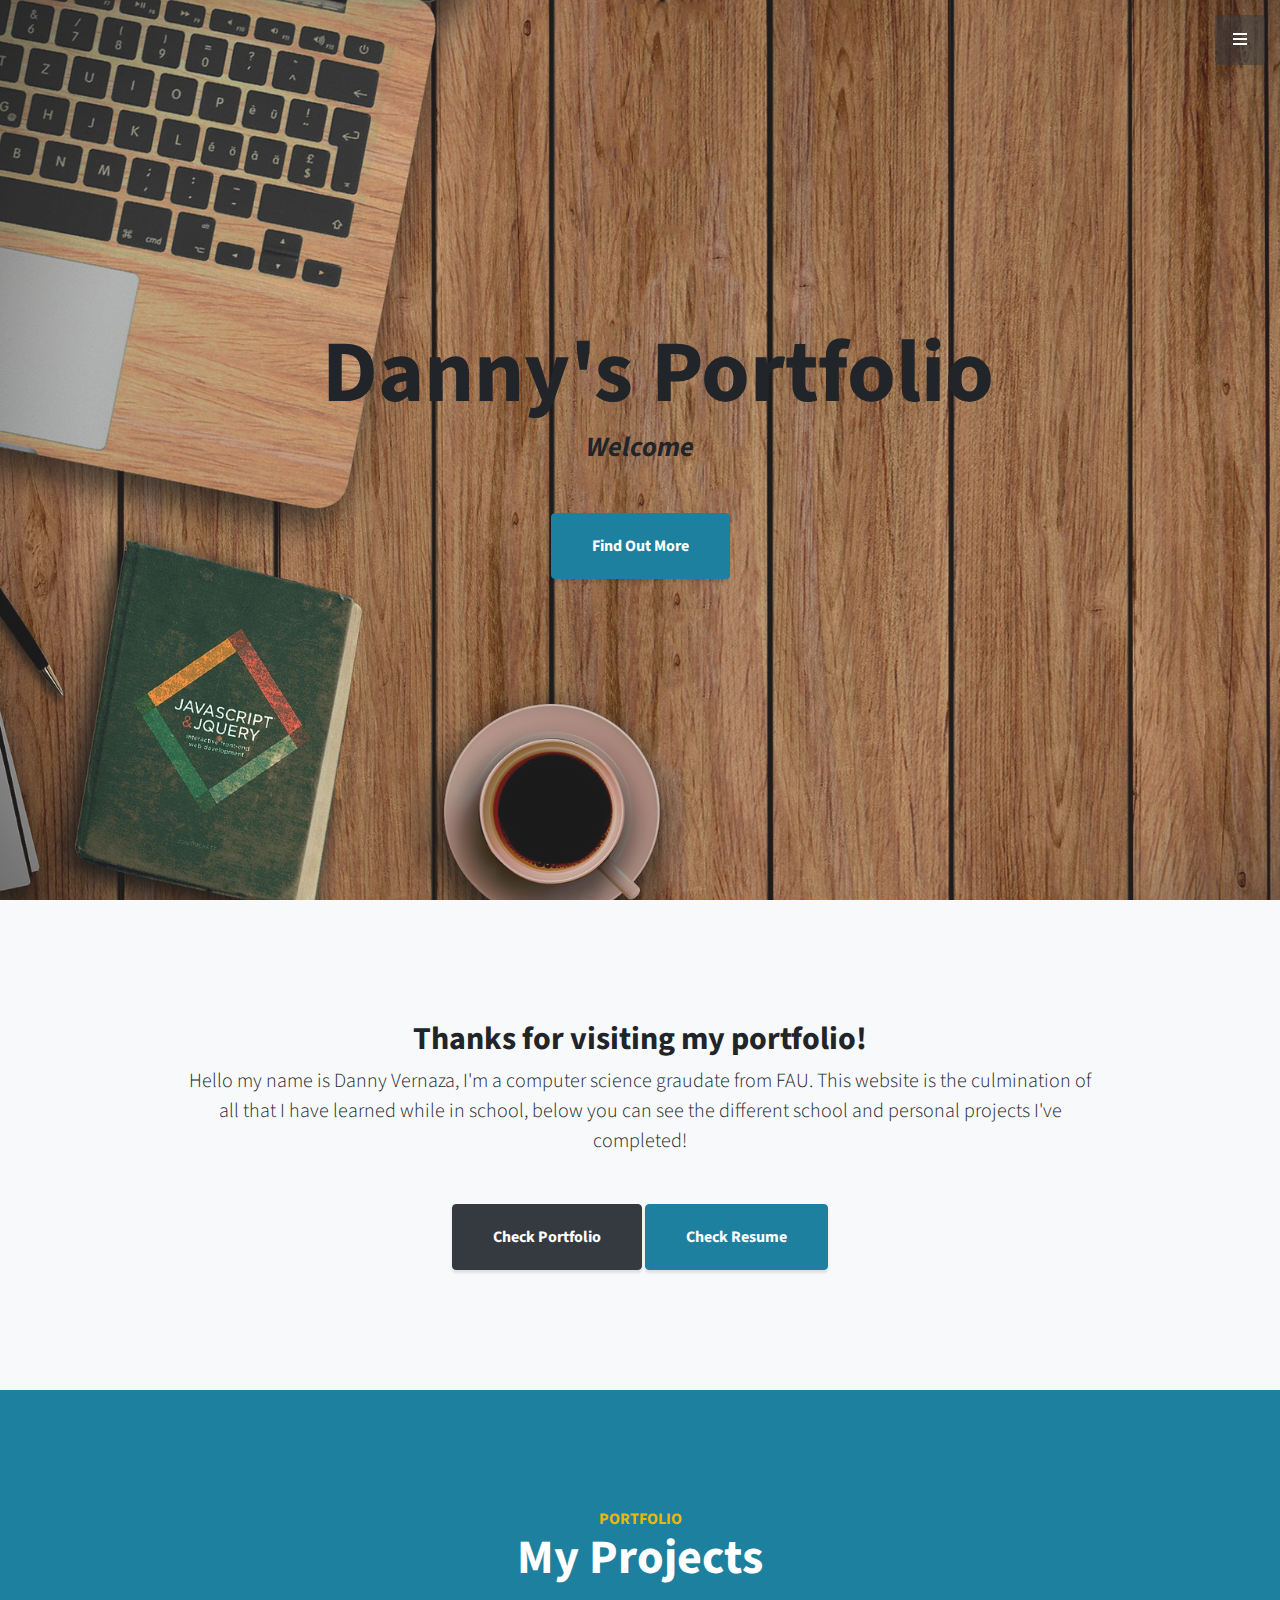
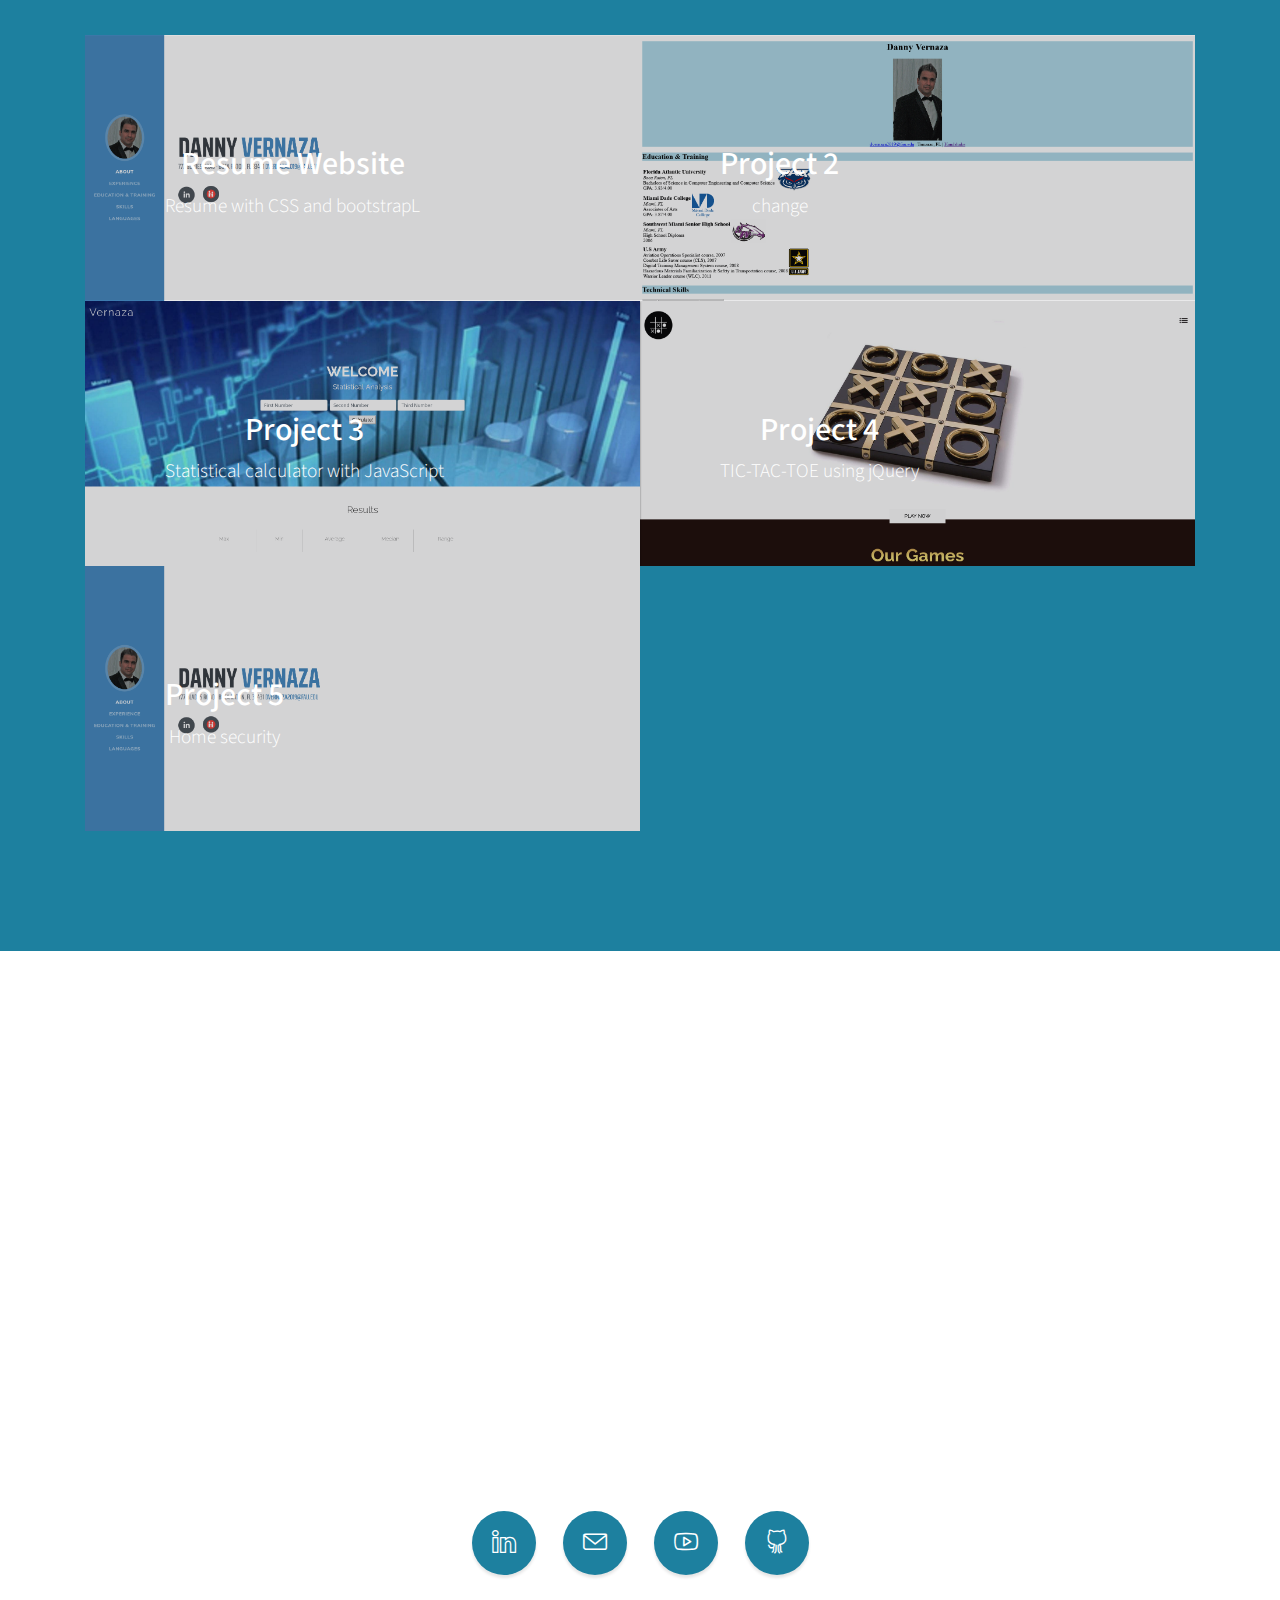
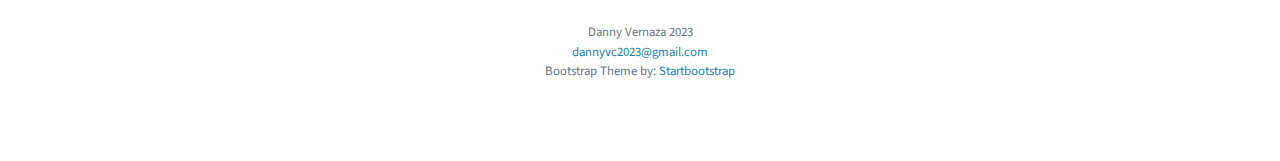
==== index.html @ 04b9cc6d "upload code" ====
<!DOCTYPE html>
<html lang="en">

<head>

  <meta charset="utf-8">
  <meta name="viewport" content="width=device-width, initial-scale=1, shrink-to-fit=no">
  <meta name="description" content="Personal">
  <meta name="author" content="">

  <title>Danny's Portfolio</title>

  <!-- Bootstrap Core CSS -->
  <link href="vendor/bootstrap/css/bootstrap.min.css" rel="stylesheet">

  <!-- Custom Fonts -->
  <link href="vendor/fontawesome-free/css/all.min.css" rel="stylesheet" type="text/css">
  <link href="https://fonts.googleapis.com/css?family=Source+Sans+Pro:300,400,700,300italic,400italic,700italic" rel="stylesheet" type="text/css">
  <link href="vendor/simple-line-icons/css/simple-line-icons.css" rel="stylesheet"> <!--Icon available to use-->

  <!-- Custom CSS -->
  <link href="css/stylish-portfolio.min.css" rel="stylesheet">

</head>

<body id="page-top">

  <!-- Navigation -->
  <a class="menu-toggle rounded" href="#">
    <i class="fas fa-bars"></i>
  </a>
  <nav id="sidebar-wrapper">
    <ul class="sidebar-nav">
      <li class="sidebar-brand">
        <a class="js-scroll-trigger" href="#page-top">Danny Vernaza</a>
      </li>
      <li class="sidebar-nav-item">
        <a class="js-scroll-trigger" href="#page-top">Home</a>
      </li>
      <li class="sidebar-nav-item">
        <a class="js-scroll-trigger" href="#about">About</a>
      </li>      
      <li class="sidebar-nav-item">
        <a class="js-scroll-trigger" href="#portfolio">Portfolio</a>
      </li>
      <li class="sidebar-nav-item">
        <a class="js-scroll-trigger" href="#contact">Contact</a>
      </li>
    </ul>
  </nav>

  <!-- Header -->
  <header class="masthead d-flex">
    <div class="container text-center my-auto">
      <h1 class="mb-1">&nbsp Danny's Portfolio</h1>
      
      <h3 class="mb-5">
        <em>Welcome</em>
      </h3>
      <a class="btn btn-primary btn-xl js-scroll-trigger" href="#about">Find Out More</a>
    </div>
    <div class="overlay"></div>
  </header>

  <!-- About -->
  <section class="content-section bg-light" id="about">
    <div class="container text-center">
      <div class="row">
        <div class="col-lg-10 mx-auto">
          <h2>Thanks for visiting my portfolio!</h2>
          <p class="lead mb-5">Hello my name is Danny Vernaza, I'm a computer science graudate from FAU. This website is the culmination of all that I have learned while in school, below you can see the different school and personal projects I've completed!</p>
          <a class="btn btn-dark btn-xl js-scroll-trigger" href="#portfolio">Check Portfolio</a>
          <a class="btn btn-primary btn-xl" href="Resume.pdf">Check Resume</a>
        </div>
      </div>
    </div>
  </section>  

  

  <!-- Portfolio -->
  <section class="content-section bg-primary text-white text-center" id="portfolio">
    <div class="container">
      <div class="content-section-heading text-center">
        <h3 class="text-secondary mb-0">Portfolio</h3>
        <h2 class="mb-5">My Projects</h2>
      </div>
      <div class="row no-gutters">
        <div class="col-lg-6">
          <a class="portfolio-item" href="./p1/index.html">
            <div class="caption">
              <div class="caption-content">
                <div class="h2">Resume Website</div>
                <p class="mb-0">Resume with CSS and bootstrapL</p>
              </div>
            </div>
            <img class="img-fluid" src="img/portfolio-1.png" alt="">
          </a>
        </div>
        <div class="col-lg-6">
          <a class="portfolio-item" href="./p2/index.html">
            <div class="caption">
              <div class="caption-content">
                <div class="h2">Project 2</div>
                <p class="mb-0">change</p>
              </div>
            </div>
            <img class="img-fluid" src="img/portfolio-2.png" alt="">
          </a>
        </div>
        <div class="col-lg-6">
          <a class="portfolio-item" href="./p3/index.html">
            <div class="caption">
              <div class="caption-content">
                <div class="h2">Project 3</div>
                <p class="mb-0">Statistical calculator with JavaScript</p>
              </div>
            </div>
            <img class="img-fluid" src="img/portfolio-3.png" alt="">
          </a>
        </div>
        <div class="col-lg-6">
          <a class="portfolio-item" href="./p4/index.html">
            <div class="caption">
              <div class="caption-content">
                <div class="h2">Project 4</div>
                <p class="mb-0">TIC-TAC-TOE using jQuery</p>
              </div>
            </div>
            <img class="img-fluid" src="img/portfolio-4.png" alt="">
          </a>
        </div>

        <div class="col-lg-6">
          <a class="portfolio-item" href="./p1/index.html">
            <div class="caption">
              <div class="caption-content">
                <div class="h2">Project 5</div>
                <p class="mb-0">Home security</p>
              </div>
            </div>
            <img class="img-fluid" src="img/portfolio-1.png" alt="">
          </a>
        </div>

      </div>
    </div>
  </section>  

  <!-- Map -->
  <div id="contact" class="map">
    <iframe src="https://www.google.com/maps/embed?pb=!1m14!1m8!1m3!1d14154.213190973092!2d-80.10116261050916!3d26.374907953626373!3m2!1i1024!2i768!4f13.1!3m3!1m2!1s0x0%3A0x52043ea122f5fb6a!2sFlorida%20Atlantic%20University!5e0!3m2!1sen!2sus!4v1618255295703!5m2!1sen!2sus" width="600" height="450" style="border:0;" allowfullscreen="" ></iframe>
  </div>

  <!-- Footer -->
  <footer class="footer text-center">
    <div class="container">
      <ul class="list-inline mb-5">
        <li class="list-inline-item">
          <a class="social-link rounded-circle text-white mr-3" href="https://www.linkedin.com/in/danny-vernaza/">
            <i class="icon-social-linkedin"></i>
          </a>
        </li>
        <li class="list-inline-item">
          <a class="social-link rounded-circle text-white mr-3" href="mailto:dannyvc2023@gmail.com">
            <i class="icon-envelope"></i>
          </a>
        </li>

        <li class="list-inline-item">
          <a class="social-link rounded-circle text-white mr-3" href="https://www.youtube.com">
            <i class="icon-social-youtube"></i>
          </a>
        </li>


        <li class="list-inline-item">
          <a class="social-link rounded-circle text-white" href="https://github.com/">
            <i class="icon-social-github"></i>            
          </a>
        </li>

        

      </ul>
      <p class="text-muted small mb-0">Danny Vernaza 2023 
        <br><a href="mailto:dannyvc2023@gmail.com">dannyvc2023@gmail.com</a> 
        <br>Bootstrap Theme by: <a href="https://startbootstrap.com/theme/stylish-portfolio">Startbootstrap</a></p>
    </div>
  </footer>

  <!-- Scroll to Top Button-->
  <a class="scroll-to-top rounded js-scroll-trigger" href="#page-top">
    <i class="fas fa-angle-up"></i>
  </a>

  <!-- Bootstrap core JavaScript -->
  <script src="vendor/jquery/jquery.min.js"></script>
  <script src="vendor/bootstrap/js/bootstrap.bundle.min.js"></script>

  <!-- Plugin JavaScript -->
  <script src="vendor/jquery-easing/jquery.easing.min.js"></script>

  <!-- Custom scripts for this template -->
  <script src="js/stylish-portfolio.min.js"></script>

</body>

</html>
---- vendor/simple-line-icons/css/simple-line-icons.css ----
/*
* Font Face
*/
@font-face {
  font-family: 'simple-line-icons';
  src: url('../fonts/Simple-Line-Icons.eot?v=2.4.0');
  src: url('../fonts/Simple-Line-Icons.eot?v=2.4.0#iefix') format('embedded-opentype'), url('../fonts/Simple-Line-Icons.woff2?v=2.4.0') format('woff2'), url('../fonts/Simple-Line-Icons.ttf?v=2.4.0') format('truetype'), url('../fonts/Simple-Line-Icons.woff?v=2.4.0') format('woff'), url('../fonts/Simple-Line-Icons.svg?v=2.4.0#simple-line-icons') format('svg');
  font-weight: normal;
  font-style: normal;
}
/*
 Use the following code if you want to have a class per icon.
 Instead of a list of all class selectors, you can use the generic [class*="icon-"] selector,
 but it's slower.
*/
.icon-user,
.icon-people,
.icon-user-female,
.icon-user-follow,
.icon-user-following,
.icon-user-unfollow,
.icon-login,
.icon-logout,
.icon-emotsmile,
.icon-phone,
.icon-call-end,
.icon-call-in,
.icon-call-out,
.icon-map,
.icon-location-pin,
.icon-direction,
.icon-directions,
.icon-compass,
.icon-layers,
.icon-menu,
.icon-list,
.icon-options-vertical,
.icon-options,
.icon-arrow-down,
.icon-arrow-left,
.icon-arrow-right,
.icon-arrow-up,
.icon-arrow-up-circle,
.icon-arrow-left-circle,
.icon-arrow-right-circle,
.icon-arrow-down-circle,
.icon-check,
.icon-clock,
.icon-plus,
.icon-minus,
.icon-close,
.icon-event,
.icon-exclamation,
.icon-organization,
.icon-trophy,
.icon-screen-smartphone,
.icon-screen-desktop,
.icon-plane,
.icon-notebook,
.icon-mustache,
.icon-mouse,
.icon-magnet,
.icon-energy,
.icon-disc,
.icon-cursor,
.icon-cursor-move,
.icon-crop,
.icon-chemistry,
.icon-speedometer,
.icon-shield,
.icon-screen-tablet,
.icon-magic-wand,
.icon-hourglass,
.icon-graduation,
.icon-ghost,
.icon-game-controller,
.icon-fire,
.icon-eyeglass,
.icon-envelope-open,
.icon-envelope-letter,
.icon-bell,
.icon-badge,
.icon-anchor,
.icon-wallet,
.icon-vector,
.icon-speech,
.icon-puzzle,
.icon-printer,
.icon-present,
.icon-playlist,
.icon-pin,
.icon-picture,
.icon-handbag,
.icon-globe-alt,
.icon-globe,
.icon-folder-alt,
.icon-folder,
.icon-film,
.icon-feed,
.icon-drop,
.icon-drawer,
.icon-docs,
.icon-doc,
.icon-diamond,
.icon-cup,
.icon-calculator,
.icon-bubbles,
.icon-briefcase,
.icon-book-open,
.icon-basket-loaded,
.icon-basket,
.icon-bag,
.icon-action-undo,
.icon-action-redo,
.icon-wrench,
.icon-umbrella,
.icon-trash,
.icon-tag,
.icon-support,
.icon-frame,
.icon-size-fullscreen,
.icon-size-actual,
.icon-shuffle,
.icon-share-alt,
.icon-share,
.icon-rocket,
.icon-question,
.icon-pie-chart,
.icon-pencil,
.icon-note,
.icon-loop,
.icon-home,
.icon-grid,
.icon-graph,
.icon-microphone,
.icon-music-tone-alt,
.icon-music-tone,
.icon-earphones-alt,
.icon-earphones,
.icon-equalizer,
.icon-like,
.icon-dislike,
.icon-control-start,
.icon-control-rewind,
.icon-control-play,
.icon-control-pause,
.icon-control-forward,
.icon-control-end,
.icon-volume-1,
.icon-volume-2,
.icon-volume-off,
.icon-calendar,
.icon-bulb,
.icon-chart,
.icon-ban,
.icon-bubble,
.icon-camrecorder,
.icon-camera,
.icon-cloud-download,
.icon-cloud-upload,
.icon-envelope,
.icon-eye,
.icon-flag,
.icon-heart,
.icon-info,
.icon-key,
.icon-link,
.icon-lock,
.icon-lock-open,
.icon-magnifier,
.icon-magnifier-add,
.icon-magnifier-remove,
.icon-paper-clip,
.icon-paper-plane,
.icon-power,
.icon-refresh,
.icon-reload,
.icon-settings,
.icon-star,
.icon-symbol-female,
.icon-symbol-male,
.icon-target,
.icon-credit-card,
.icon-paypal,
.icon-social-tumblr,
.icon-social-twitter,
.icon-social-facebook,
.icon-social-instagram,
.icon-social-linkedin,
.icon-social-pinterest,
.icon-social-github,
.icon-social-google,
.icon-social-reddit,
.icon-social-skype,
.icon-social-dribbble,
.icon-social-behance,
.icon-social-foursqare,
.icon-social-soundcloud,
.icon-social-spotify,
.icon-social-stumbleupon,
.icon-social-youtube,
.icon-social-dropbox,
.icon-social-vkontakte,
.icon-social-steam {
  font-family: 'simple-line-icons';
  speak: none;
  font-style: normal;
  font-weight: normal;
  font-variant: normal;
  text-transform: none;
  line-height: 1;
  /* Better Font Rendering =========== */
  -webkit-font-smoothing: antialiased;
  -moz-osx-font-smoothing: grayscale;
}
.icon-user:before {
  content: "\e005";
}
.icon-people:before {
  content: "\e001";
}
.icon-user-female:before {
  content: "\e000";
}
.icon-user-follow:before {
  content: "\e002";
}
.icon-user-following:before {
  content: "\e003";
}
.icon-user-unfollow:before {
  content: "\e004";
}
.icon-login:before {
  content: "\e066";
}
.icon-logout:before {
  content: "\e065";
}
.icon-emotsmile:before {
  content: "\e021";
}
.icon-phone:before {
  content: "\e600";
}
.icon-call-end:before {
  content: "\e048";
}
.icon-call-in:before {
  content: "\e047";
}
.icon-call-out:before {
  content: "\e046";
}
.icon-map:before {
  content: "\e033";
}
.icon-location-pin:before {
  content: "\e096";
}
.icon-direction:before {
  content: "\e042";
}
.icon-directions:before {
  content: "\e041";
}
.icon-compass:before {
  content: "\e045";
}
.icon-layers:before {
  content: "\e034";
}
.icon-menu:before {
  content: "\e601";
}
.icon-list:before {
  content: "\e067";
}
.icon-options-vertical:before {
  content: "\e602";
}
.icon-options:before {
  content: "\e603";
}
.icon-arrow-down:before {
  content: "\e604";
}
.icon-arrow-left:before {
  content: "\e605";
}
.icon-arrow-right:before {
  content: "\e606";
}
.icon-arrow-up:before {
  content: "\e607";
}
.icon-arrow-up-circle:before {
  content: "\e078";
}
.icon-arrow-left-circle:before {
  content: "\e07a";
}
.icon-arrow-right-circle:before {
  content: "\e079";
}
.icon-arrow-down-circle:before {
  content: "\e07b";
}
.icon-check:before {
  content: "\e080";
}
.icon-clock:before {
  content: "\e081";
}
.icon-plus:before {
  content: "\e095";
}
.icon-minus:before {
  content: "\e615";
}
.icon-close:before {
  content: "\e082";
}
.icon-event:before {
  content: "\e619";
}
.icon-exclamation:before {
  content: "\e617";
}
.icon-organization:before {
  content: "\e616";
}
.icon-trophy:before {
  content: "\e006";
}
.icon-screen-smartphone:before {
  content: "\e010";
}
.icon-screen-desktop:before {
  content: "\e011";
}
.icon-plane:before {
  content: "\e012";
}
.icon-notebook:before {
  content: "\e013";
}
.icon-mustache:before {
  content: "\e014";
}
.icon-mouse:before {
  content: "\e015";
}
.icon-magnet:before {
  content: "\e016";
}
.icon-energy:before {
  content: "\e020";
}
.icon-disc:before {
  content: "\e022";
}
.icon-cursor:before {
  content: "\e06e";
}
.icon-cursor-move:before {
  content: "\e023";
}
.icon-crop:before {
  content: "\e024";
}
.icon-chemistry:before {
  content: "\e026";
}
.icon-speedometer:before {
  content: "\e007";
}
.icon-shield:before {
  content: "\e00e";
}
.icon-screen-tablet:before {
  content: "\e00f";
}
.icon-magic-wand:before {
  content: "\e017";
}
.icon-hourglass:before {
  content: "\e018";
}
.icon-graduation:before {
  content: "\e019";
}
.icon-ghost:before {
  content: "\e01a";
}
.icon-game-controller:before {
  content: "\e01b";
}
.icon-fire:before {
  content: "\e01c";
}
.icon-eyeglass:before {
  content: "\e01d";
}
.icon-envelope-open:before {
  content: "\e01e";
}
.icon-envelope-letter:before {
  content: "\e01f";
}
.icon-bell:before {
  content: "\e027";
}
.icon-badge:before {
  content: "\e028";
}
.icon-anchor:before {
  content: "\e029";
}
.icon-wallet:before {
  content: "\e02a";
}
.icon-vector:before {
  content: "\e02b";
}
.icon-speech:before {
  content: "\e02c";
}
.icon-puzzle:before {
  content: "\e02d";
}
.icon-printer:before {
  content: "\e02e";
}
.icon-present:before {
  content: "\e02f";
}
.icon-playlist:before {
  content: "\e030";
}
.icon-pin:before {
  content: "\e031";
}
.icon-picture:before {
  content: "\e032";
}
.icon-handbag:before {
  content: "\e035";
}
.icon-globe-alt:before {
  content: "\e036";
}
.icon-globe:before {
  content: "\e037";
}
.icon-folder-alt:before {
  content: "\e039";
}
.icon-folder:before {
  content: "\e089";
}
.icon-film:before {
  content: "\e03a";
}
.icon-feed:before {
  content: "\e03b";
}
.icon-drop:before {
  content: "\e03e";
}
.icon-drawer:before {
  content: "\e03f";
}
.icon-docs:before {
  content: "\e040";
}
.icon-doc:before {
  content: "\e085";
}
.icon-diamond:before {
  content: "\e043";
}
.icon-cup:before {
  content: "\e044";
}
.icon-calculator:before {
  content: "\e049";
}
.icon-bubbles:before {
  content: "\e04a";
}
.icon-briefcase:before {
  content: "\e04b";
}
.icon-book-open:before {
  content: "\e04c";
}
.icon-basket-loaded:before {
  content: "\e04d";
}
.icon-basket:before {
  content: "\e04e";
}
.icon-bag:before {
  content: "\e04f";
}
.icon-action-undo:before {
  content: "\e050";
}
.icon-action-redo:before {
  content: "\e051";
}
.icon-wrench:before {
  content: "\e052";
}
.icon-umbrella:before {
  content: "\e053";
}
.icon-trash:before {
  content: "\e054";
}
.icon-tag:before {
  content: "\e055";
}
.icon-support:before {
  content: "\e056";
}
.icon-frame:before {
  content: "\e038";
}
.icon-size-fullscreen:before {
  content: "\e057";
}
.icon-size-actual:before {
  content: "\e058";
}
.icon-shuffle:before {
  content: "\e059";
}
.icon-share-alt:before {
  content: "\e05a";
}
.icon-share:before {
  content: "\e05b";
}
.icon-rocket:before {
  content: "\e05c";
}
.icon-question:before {
  content: "\e05d";
}
.icon-pie-chart:before {
  content: "\e05e";
}
.icon-pencil:before {
  content: "\e05f";
}
.icon-note:before {
  content: "\e060";
}
.icon-loop:before {
  content: "\e064";
}
.icon-home:before {
  content: "\e069";
}
.icon-grid:before {
  content: "\e06a";
}
.icon-graph:before {
  content: "\e06b";
}
.icon-microphone:before {
  content: "\e063";
}
.icon-music-tone-alt:before {
  content: "\e061";
}
.icon-music-tone:before {
  content: "\e062";
}
.icon-earphones-alt:before {
  content: "\e03c";
}
.icon-earphones:before {
  content: "\e03d";
}
.icon-equalizer:before {
  content: "\e06c";
}
.icon-like:before {
  content: "\e068";
}
.icon-dislike:before {
  content: "\e06d";
}
.icon-control-start:before {
  content: "\e06f";
}
.icon-control-rewind:before {
  content: "\e070";
}
.icon-control-play:before {
  content: "\e071";
}
.icon-control-pause:before {
  content: "\e072";
}
.icon-control-forward:before {
  content: "\e073";
}
.icon-control-end:before {
  content: "\e074";
}
.icon-volume-1:before {
  content: "\e09f";
}
.icon-volume-2:before {
  content: "\e0a0";
}
.icon-volume-off:before {
  content: "\e0a1";
}
.icon-calendar:before {
  content: "\e075";
}
.icon-bulb:before {
  content: "\e076";
}
.icon-chart:before {
  content: "\e077";
}
.icon-ban:before {
  content: "\e07c";
}
.icon-bubble:before {
  content: "\e07d";
}
.icon-camrecorder:before {
  content: "\e07e";
}
.icon-camera:before {
  content: "\e07f";
}
.icon-cloud-download:before {
  content: "\e083";
}
.icon-cloud-upload:before {
  content: "\e084";
}
.icon-envelope:before {
  content: "\e086";
}
.icon-eye:before {
  content: "\e087";
}
.icon-flag:before {
  content: "\e088";
}
.icon-heart:before {
  content: "\e08a";
}
.icon-info:before {
  content: "\e08b";
}
.icon-key:before {
  content: "\e08c";
}
.icon-link:before {
  content: "\e08d";
}
.icon-lock:before {
  content: "\e08e";
}
.icon-lock-open:before {
  content: "\e08f";
}
.icon-magnifier:before {
  content: "\e090";
}
.icon-magnifier-add:before {
  content: "\e091";
}
.icon-magnifier-remove:before {
  content: "\e092";
}
.icon-paper-clip:before {
  content: "\e093";
}
.icon-paper-plane:before {
  content: "\e094";
}
.icon-power:before {
  content: "\e097";
}
.icon-refresh:before {
  content: "\e098";
}
.icon-reload:before {
  content: "\e099";
}
.icon-settings:before {
  content: "\e09a";
}
.icon-star:before {
  content: "\e09b";
}
.icon-symbol-female:before {
  content: "\e09c";
}
.icon-symbol-male:before {
  content: "\e09d";
}
.icon-target:before {
  content: "\e09e";
}
.icon-credit-card:before {
  content: "\e025";
}
.icon-paypal:before {
  content: "\e608";
}
.icon-social-tumblr:before {
  content: "\e00a";
}
.icon-social-twitter:before {
  content: "\e009";
}
.icon-social-facebook:before {
  content: "\e00b";
}
.icon-social-instagram:before {
  content: "\e609";
}
.icon-social-linkedin:before {
  content: "\e60a";
}
.icon-social-pinterest:before {
  content: "\e60b";
}
.icon-social-github:before {
  content: "\e60c";
}
.icon-social-google:before {
  content: "\e60d";
}
.icon-social-reddit:before {
  content: "\e60e";
}
.icon-social-skype:before {
  content: "\e60f";
}
.icon-social-dribbble:before {
  content: "\e00d";
}
.icon-social-behance:before {
  content: "\e610";
}
.icon-social-foursqare:before {
  content: "\e611";
}
.icon-social-soundcloud:before {
  content: "\e612";
}
.icon-social-spotify:before {
  content: "\e613";
}
.icon-social-stumbleupon:before {
  content: "\e614";
}
.icon-social-youtube:before {
  content: "\e008";
}
.icon-social-dropbox:before {
  content: "\e00c";
}
.icon-social-vkontakte:before {
  content: "\e618";
}
.icon-social-steam:before {
  content: "\e620";
}
---- css/stylish-portfolio.min.css ----
/*!
 * Start Bootstrap - Stylish Portfolio v5.0.9 (https://startbootstrap.com/theme/stylish-portfolio)
 * Copyright 2013-2020 Start Bootstrap
 * Licensed under MIT (https://github.com/StartBootstrap/startbootstrap-stylish-portfolio/blob/master/LICENSE)
 */body,html{width:100%;height:100%}body{font-family:'Source Sans Pro'}.btn-xl{padding:1.25rem 2.5rem}.content-section{padding-top:7.5rem;padding-bottom:7.5rem}.content-section-heading h2{font-size:3rem}.content-section-heading h3{font-size:1rem;text-transform:uppercase}h1,h2,h3,h4,h5,h6{font-weight:700}.text-faded{color:rgba(255,255,255,.7)}.map{height:30rem}@media (max-width:992px){.map{height:75%}}.map iframe{pointer-events:none}.scroll-to-top{position:fixed;right:15px;bottom:15px;display:none;width:50px;height:50px;text-align:center;color:#fff;background:rgba(52,58,64,.5);line-height:45px}.scroll-to-top:focus,.scroll-to-top:hover{color:#fff}.scroll-to-top:hover{background:#343a40}.scroll-to-top i{font-weight:800}.masthead{min-height:30rem;position:relative;display:table;width:100%;height:auto;padding-top:8rem;padding-bottom:8rem;background:linear-gradient(90deg,rgba(255,255,255,.1) 0,rgba(255,255,255,.1) 100%),url(../img/bg-masthead.jpg);background-position:center center;background-repeat:no-repeat;background-size:cover}.masthead h1{font-size:4rem;margin:0;padding:0}@media (min-width:992px){.masthead{height:100vh}.masthead h1{font-size:5.5rem}}#sidebar-wrapper{position:fixed;z-index:2;right:0;width:250px;height:100%;transition:all .4s ease 0s;transform:translateX(250px);background:#1d809f;border-left:1px solid rgba(255,255,255,.1)}.sidebar-nav{position:absolute;top:0;width:250px;margin:0;padding:0;list-style:none}.sidebar-nav li.sidebar-nav-item a{display:block;text-decoration:none;color:#fff;padding:15px}.sidebar-nav li a:hover{text-decoration:none;color:#fff;background:rgba(255,255,255,.2)}.sidebar-nav li a:active,.sidebar-nav li a:focus{text-decoration:none}.sidebar-nav>.sidebar-brand{font-size:1.2rem;background:rgba(52,58,64,.1);height:80px;line-height:50px;padding-top:15px;padding-bottom:15px;padding-left:15px}.sidebar-nav>.sidebar-brand a{color:#fff}.sidebar-nav>.sidebar-brand a:hover{color:#fff;background:0 0}#sidebar-wrapper.active{right:250px;width:250px;transition:all .4s ease 0s}.menu-toggle{position:fixed;right:15px;top:15px;width:50px;height:50px;text-align:center;color:#fff;background:rgba(52,58,64,.5);line-height:50px;z-index:999}.menu-toggle:focus,.menu-toggle:hover{color:#fff}.menu-toggle:hover{background:#343a40}.service-icon{background-color:#fff;color:#1d809f;height:7rem;width:7rem;display:block;line-height:7.5rem;font-size:2.25rem;box-shadow:0 3px 3px 0 rgba(0,0,0,.1)}.callout{padding:15rem 0;background:linear-gradient(90deg,rgba(255,255,255,.1) 0,rgba(255,255,255,.1) 100%),url(../img/bg-callout.jpg);background-position:center center;background-repeat:no-repeat;background-size:cover}.callout h2{font-size:3.5rem;font-weight:700;display:block;max-width:30rem}.portfolio-item{display:block;position:relative;overflow:hidden;max-width:530px;margin:auto auto 1rem}.portfolio-item .caption{display:flex;height:100%;width:100%;background-color:rgba(33,37,41,.2);position:absolute;top:0;bottom:0;z-index:1}.portfolio-item .caption .caption-content{color:#fff;margin:auto 2rem 2rem}.portfolio-item .caption .caption-content h2{font-size:.8rem;text-transform:uppercase}.portfolio-item .caption .caption-content p{font-weight:300;font-size:1.2rem}@media (min-width:992px){.portfolio-item{max-width:none;margin:0}.portfolio-item .caption{transition:background-color .7s,-webkit-clip-path .25s ease-out;transition:clip-path .25s ease-out,background-color .7s;transition:clip-path .25s ease-out,background-color .7s,-webkit-clip-path .25s ease-out;-webkit-clip-path:inset(0);clip-path:inset(0)}.portfolio-item .caption .caption-content{transition:opacity .25s;margin-left:5rem;margin-right:5rem;margin-bottom:5rem}.portfolio-item img{transition:-webkit-clip-path .25s ease-out;transition:clip-path .25s ease-out;transition:clip-path .25s ease-out,-webkit-clip-path .25s ease-out;-webkit-clip-path:inset(-1px);clip-path:inset(-1px)}.portfolio-item:hover img{-webkit-clip-path:inset(2rem);clip-path:inset(2rem)}.portfolio-item:hover .caption{background-color:rgba(29,128,159,.9);-webkit-clip-path:inset(2rem);clip-path:inset(2rem)}}.map iframe{height:100%;width:100%;border:0}footer.footer{padding-top:5rem;padding-bottom:5rem}footer.footer .social-link{display:block;height:4rem;width:4rem;line-height:4.3rem;font-size:1.5rem;background-color:#1d809f;transition:background-color .15s ease-in-out;box-shadow:0 3px 3px 0 rgba(0,0,0,.1)}footer.footer .social-link:hover{background-color:#155d74;text-decoration:none}a{color:#1d809f}a:active,a:focus,a:hover{color:#155d74}.btn-primary{background-color:#1d809f!important;border-color:#1d809f!important;color:#fff!important}.btn-primary:active,.btn-primary:focus,.btn-primary:hover{background-color:#155d74!important;border-color:#155d74!important}.btn-secondary{background-color:#ecb807!important;border-color:#ecb807!important;color:#fff!important}.btn-secondary:active,.btn-secondary:focus,.btn-secondary:hover{background-color:#ba9106!important;border-color:#ba9106!important}.btn-dark{color:#fff!important}.btn{box-shadow:0 3px 3px 0 rgba(0,0,0,.1);font-weight:700}.bg-primary{background-color:#1d809f!important}.text-primary{color:#1d809f!important}.text-secondary{color:#ecb807!important}
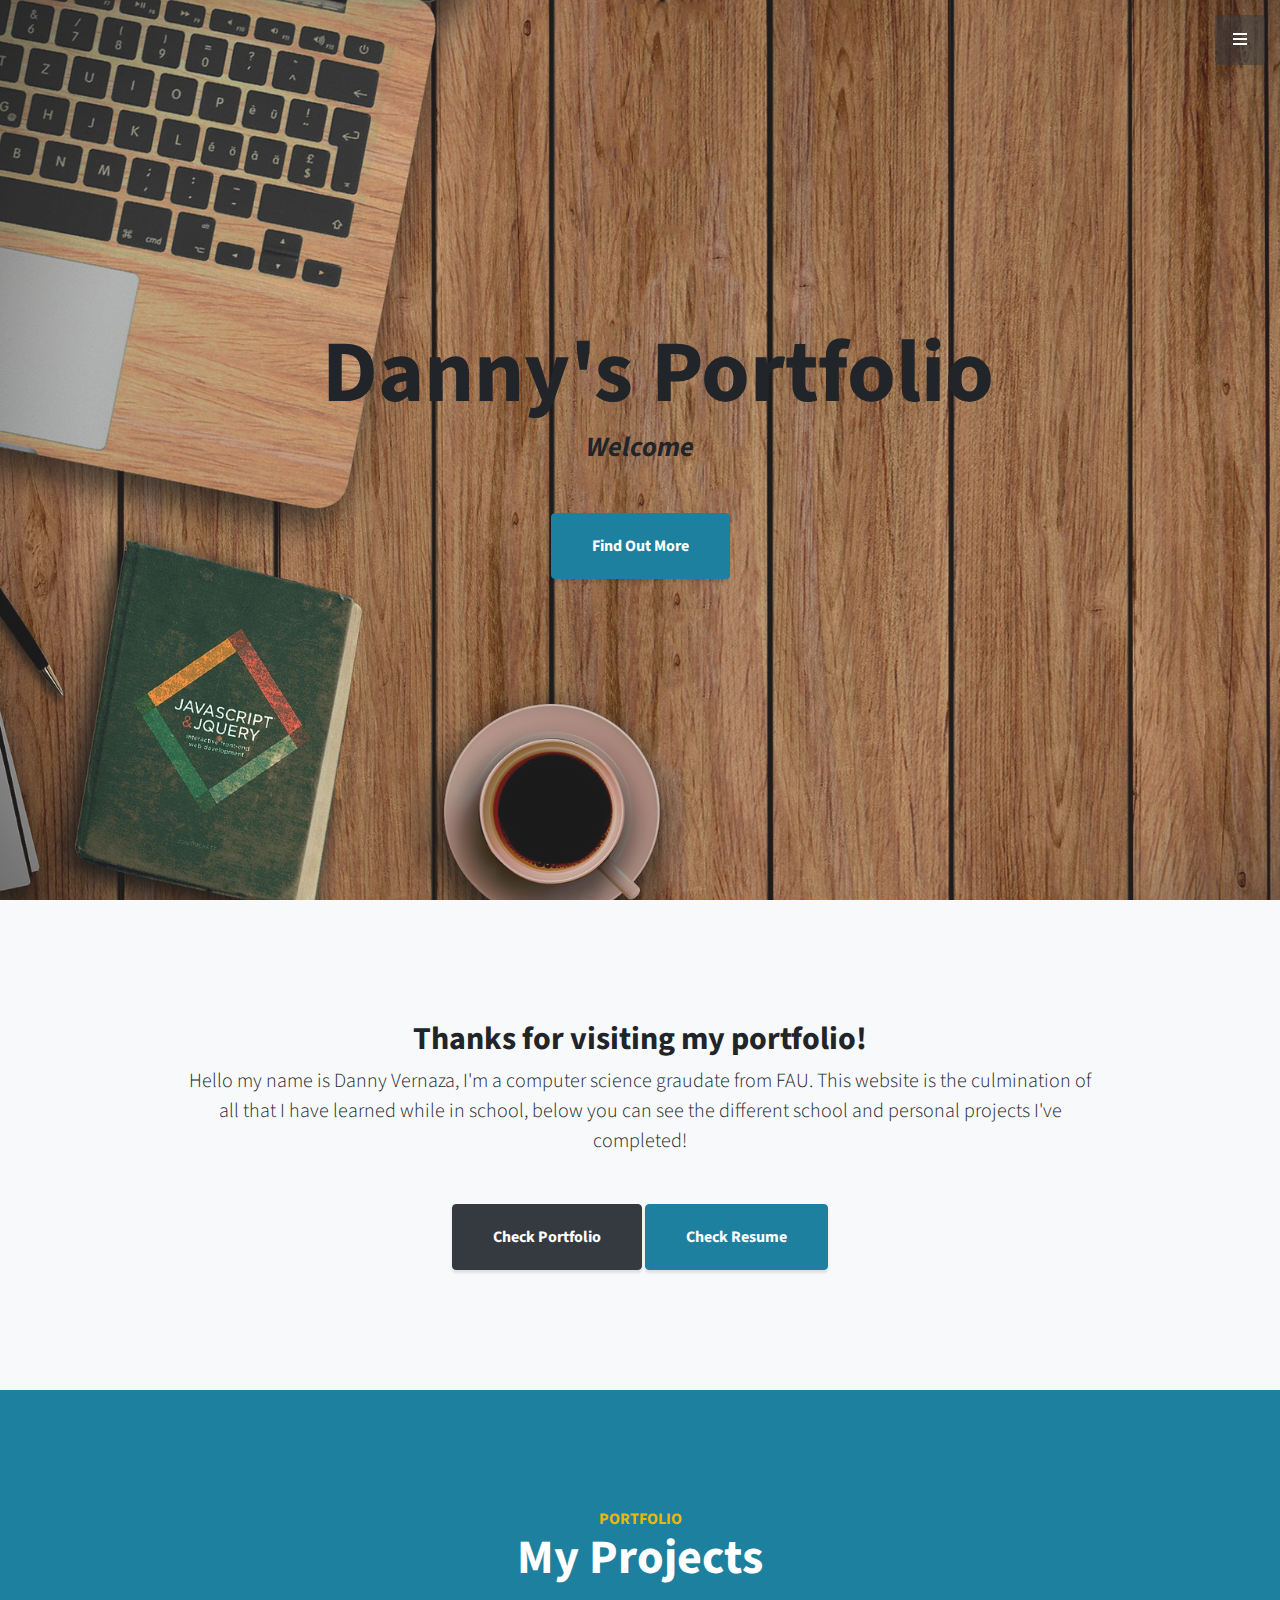
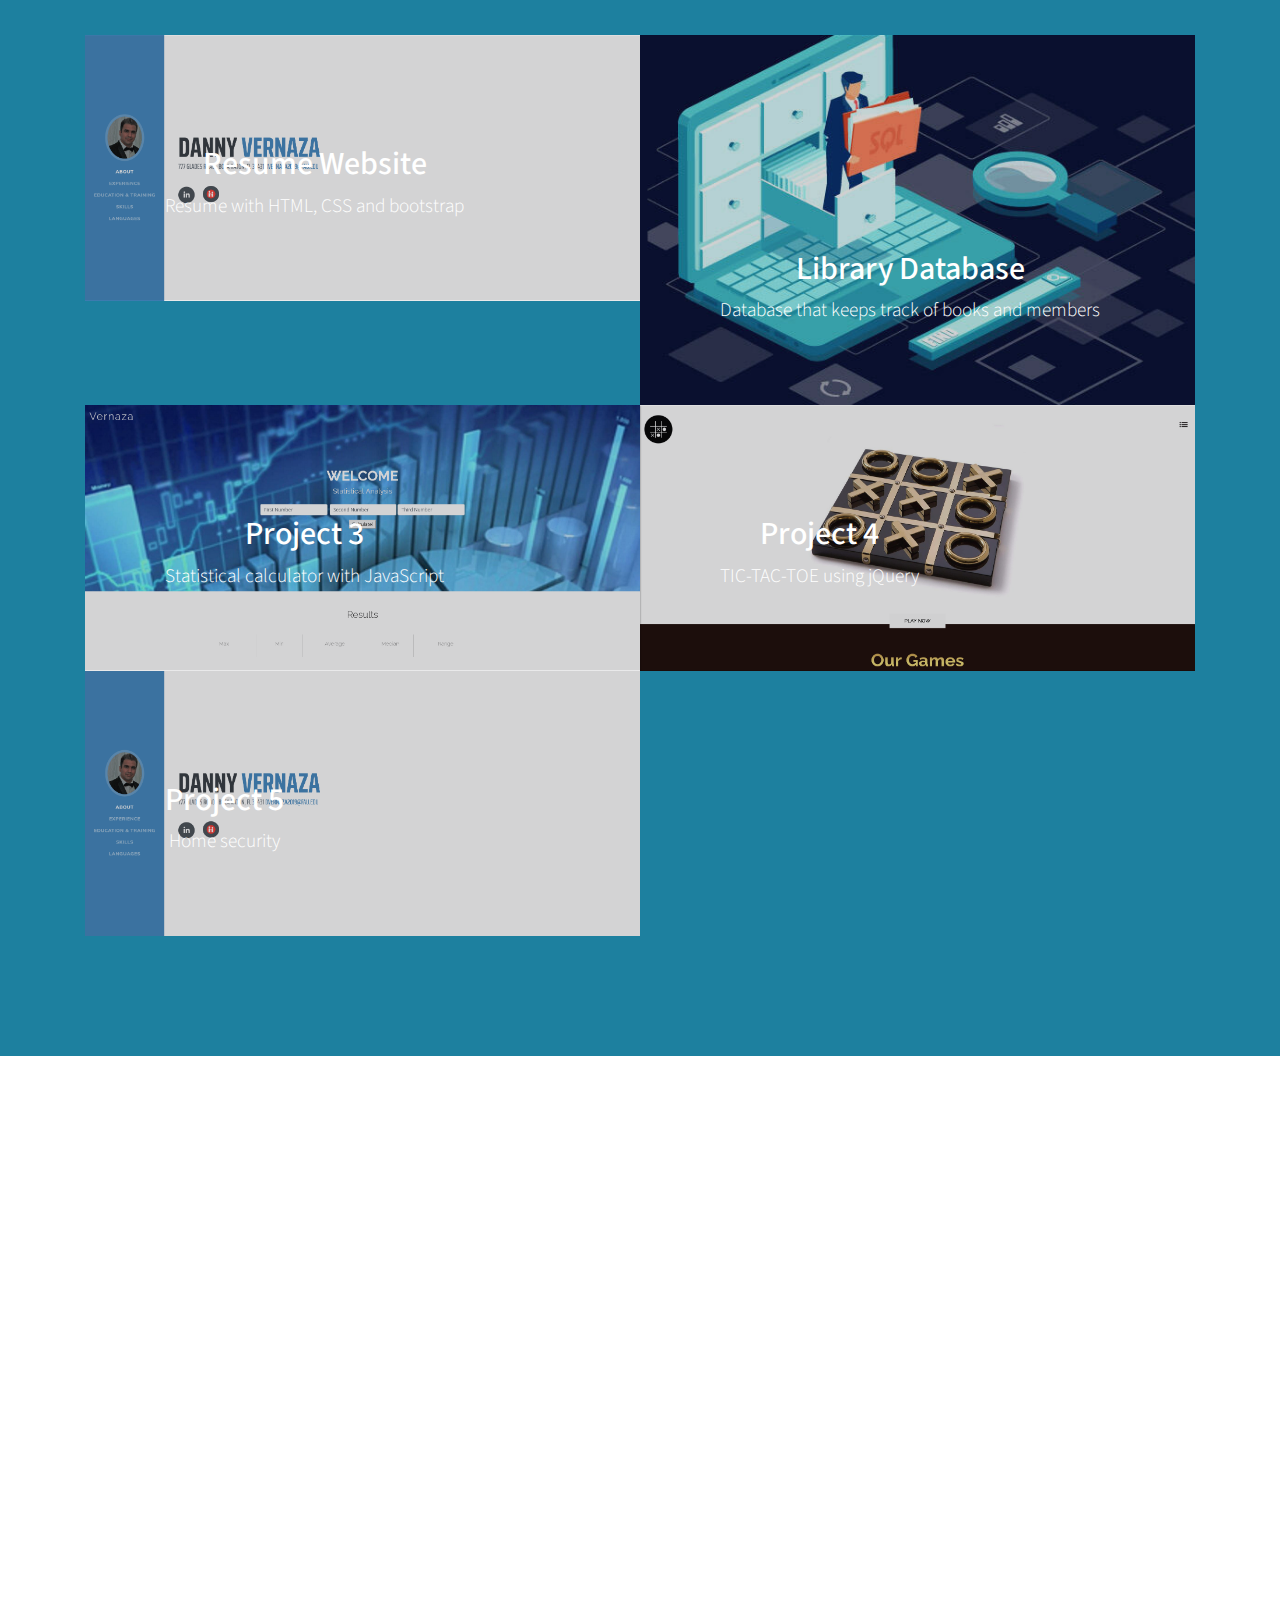
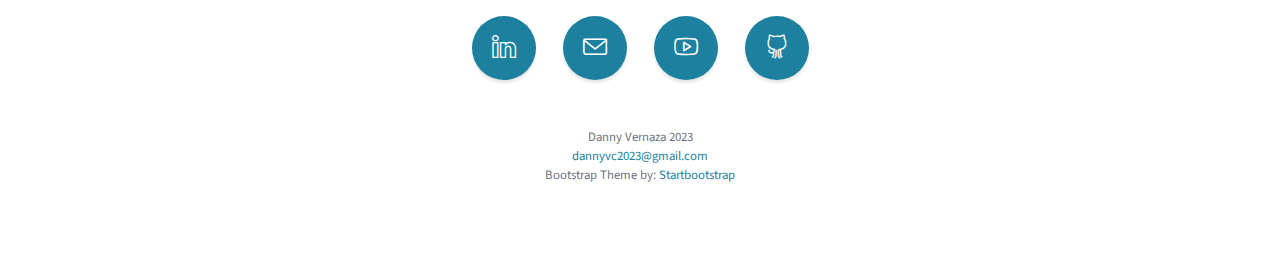
==== commit e3674b6c: "Resume project page updates" ====
--- a/index.html
+++ b/index.html
@@ -91,7 +91,7 @@
             <div class="caption">
               <div class="caption-content">
                 <div class="h2">Resume Website</div>
-                <p class="mb-0">Resume with CSS and bootstrapL</p>
+                <p class="mb-0">Resume with HTML, CSS and bootstrap</p>
               </div>
             </div>
             <img class="img-fluid" src="img/portfolio-1.png" alt="">
@@ -101,8 +101,8 @@
           <a class="portfolio-item" href="./p2/index.html">
             <div class="caption">
               <div class="caption-content">
-                <div class="h2">Project 2</div>
-                <p class="mb-0">change</p>
+                <div class="h2">Library Database</div>
+                <p class="mb-0">Database that keeps track of books and members</p>
               </div>
             </div>
             <img class="img-fluid" src="img/portfolio-2.png" alt="">
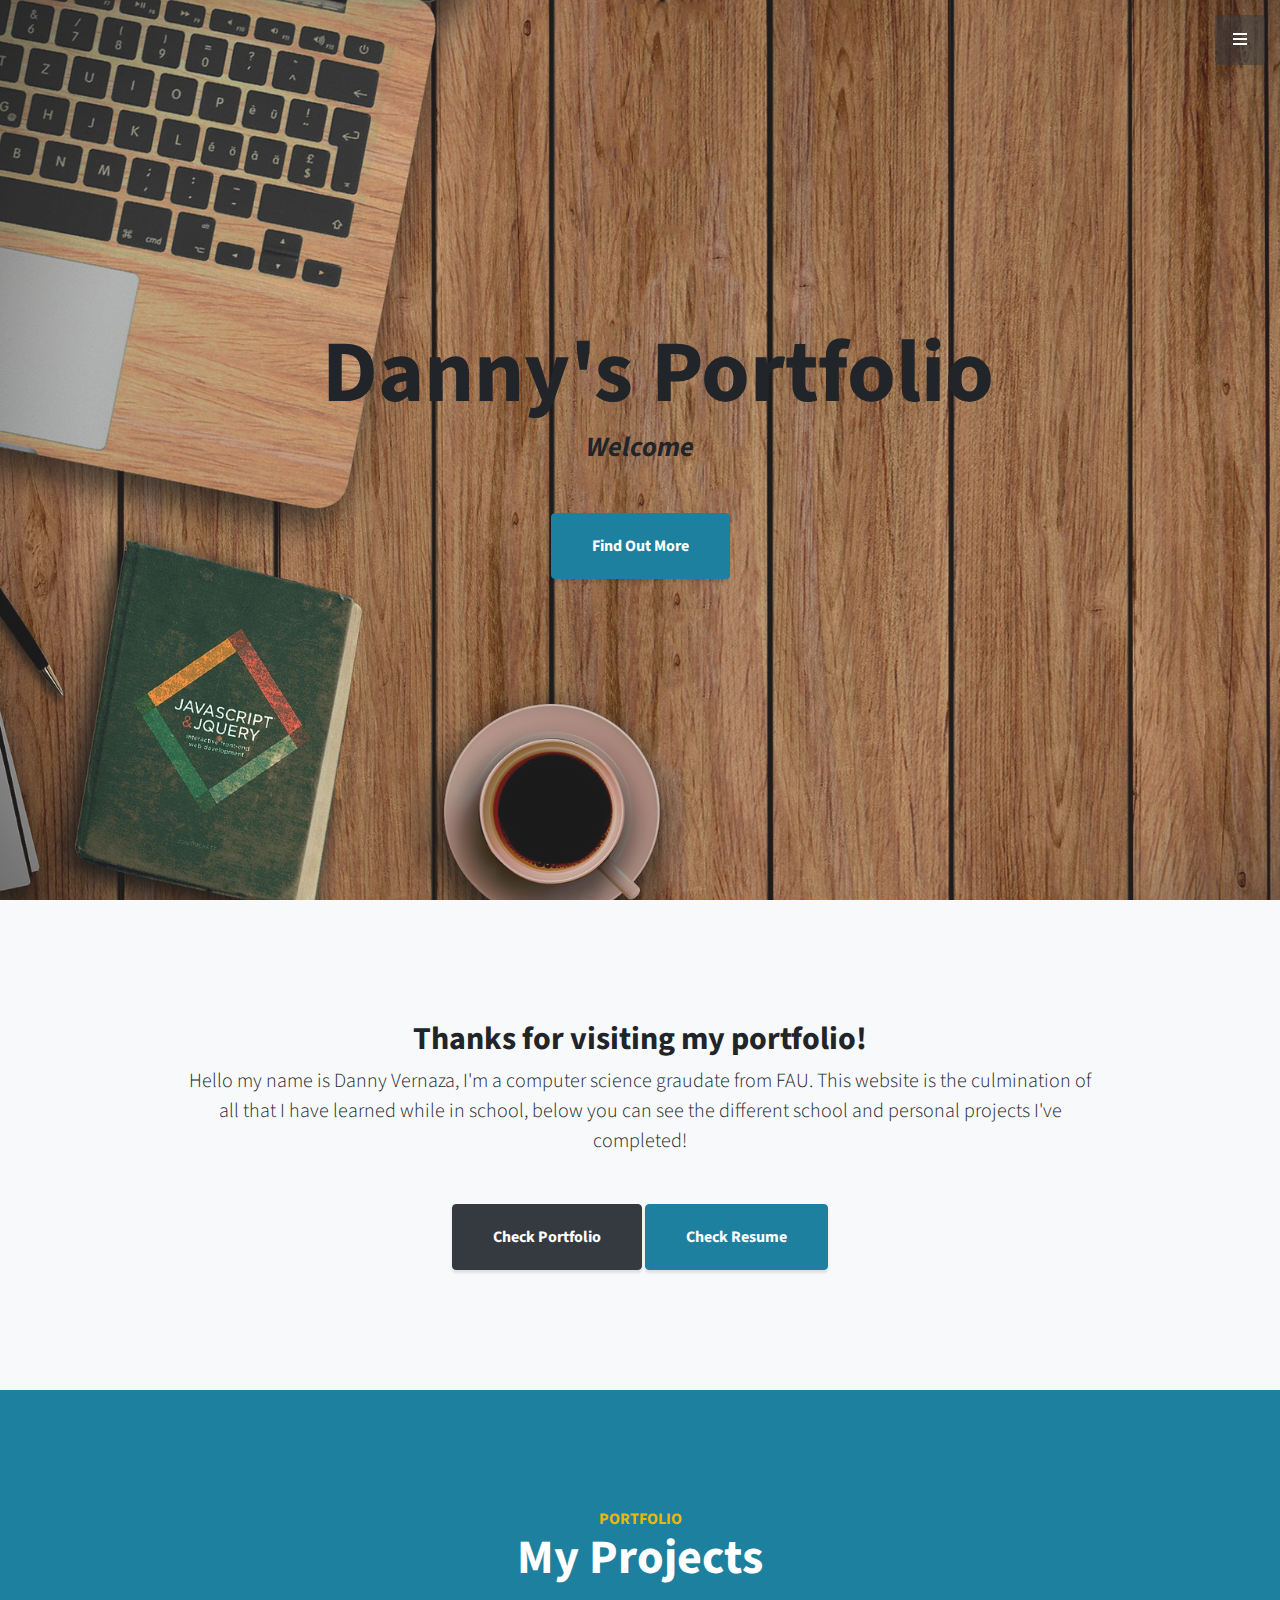
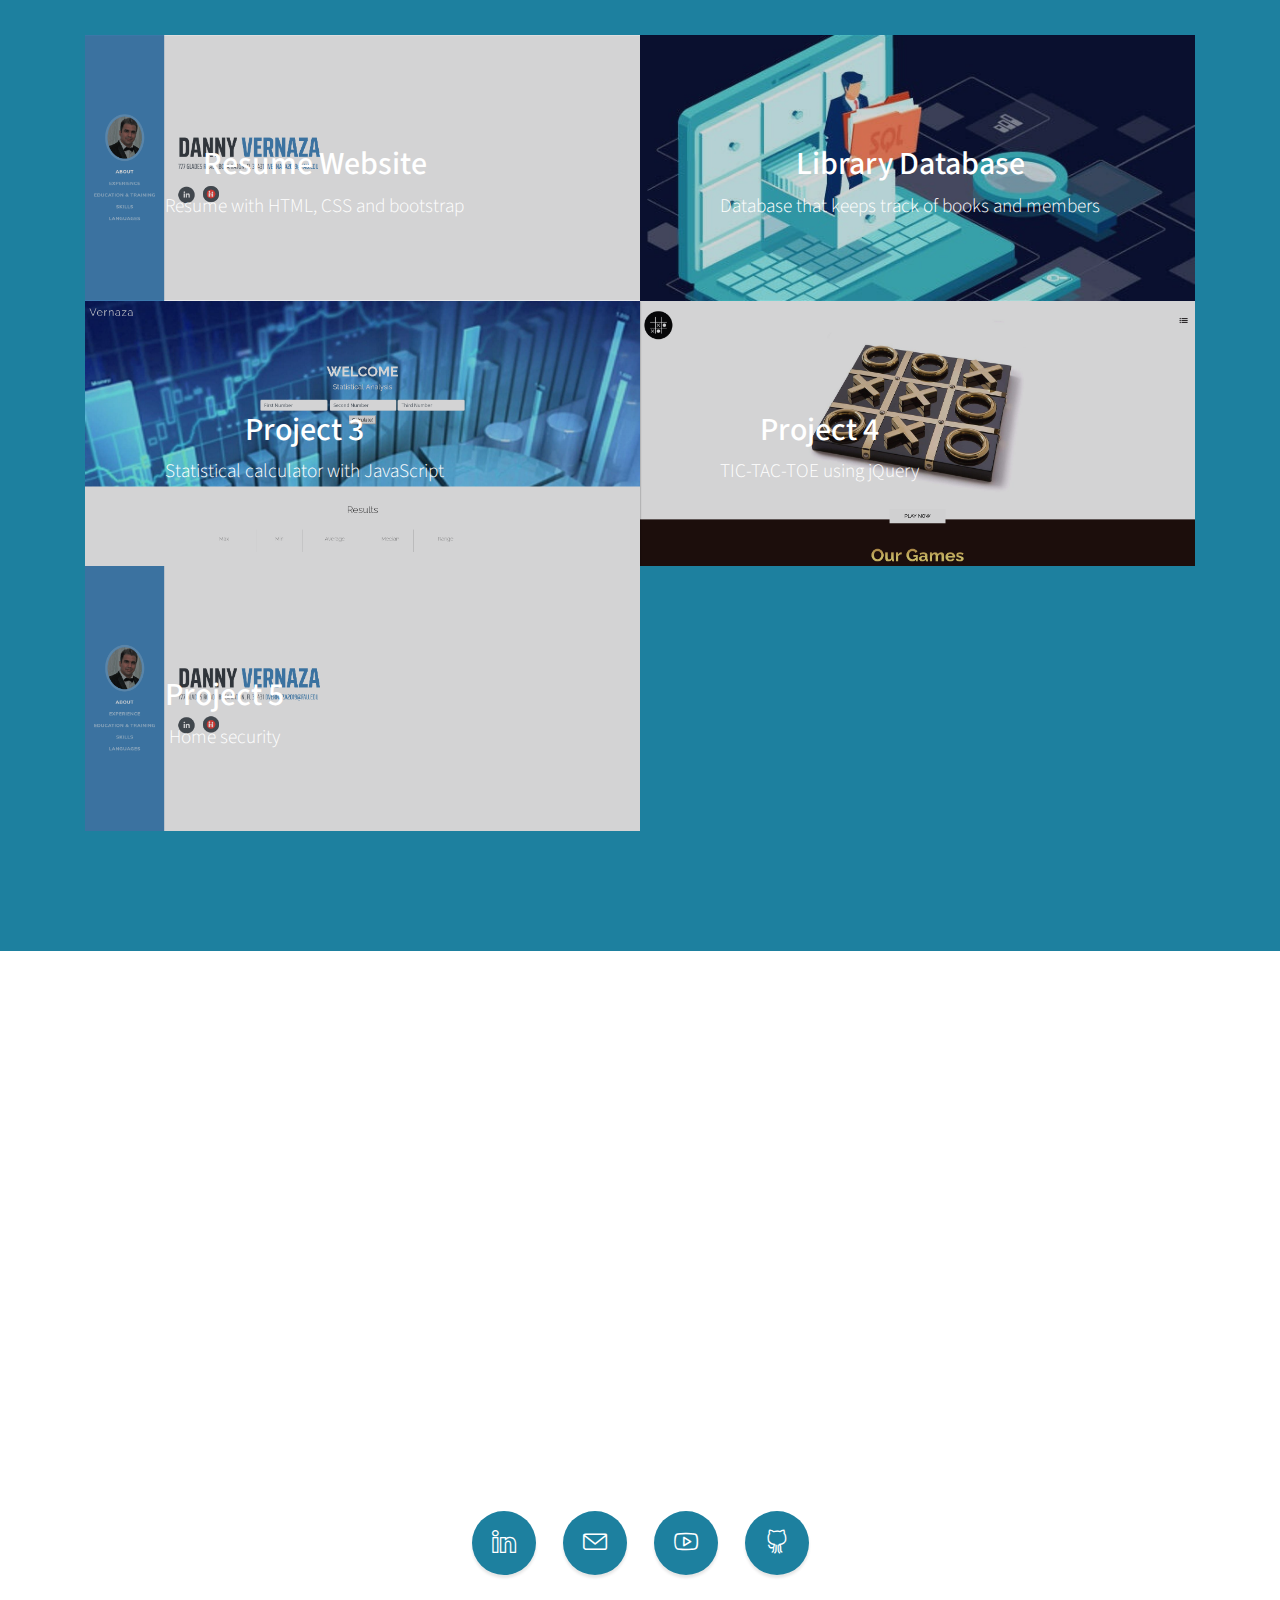
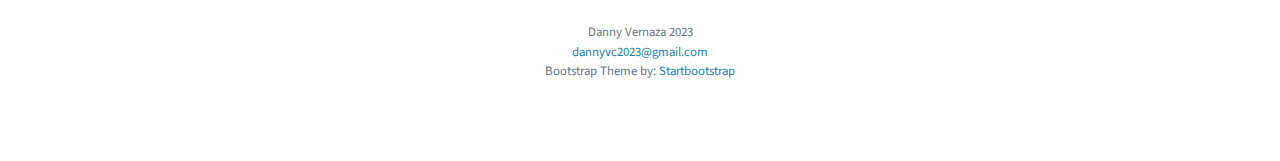
==== commit 7a2c15ba: "Contact links updated" ====
--- a/index.html
+++ b/index.html
@@ -168,14 +168,14 @@
         </li>
 
         <li class="list-inline-item">
-          <a class="social-link rounded-circle text-white mr-3" href="https://www.youtube.com">
+          <a class="social-link rounded-circle text-white mr-3" href="https://www.youtube.com/@Dannyvc2023">
             <i class="icon-social-youtube"></i>
           </a>
         </li>
 
 
         <li class="list-inline-item">
-          <a class="social-link rounded-circle text-white" href="https://github.com/">
+          <a class="social-link rounded-circle text-white" href="https://github.com/dannyvc2022">
             <i class="icon-social-github"></i>            
           </a>
         </li>
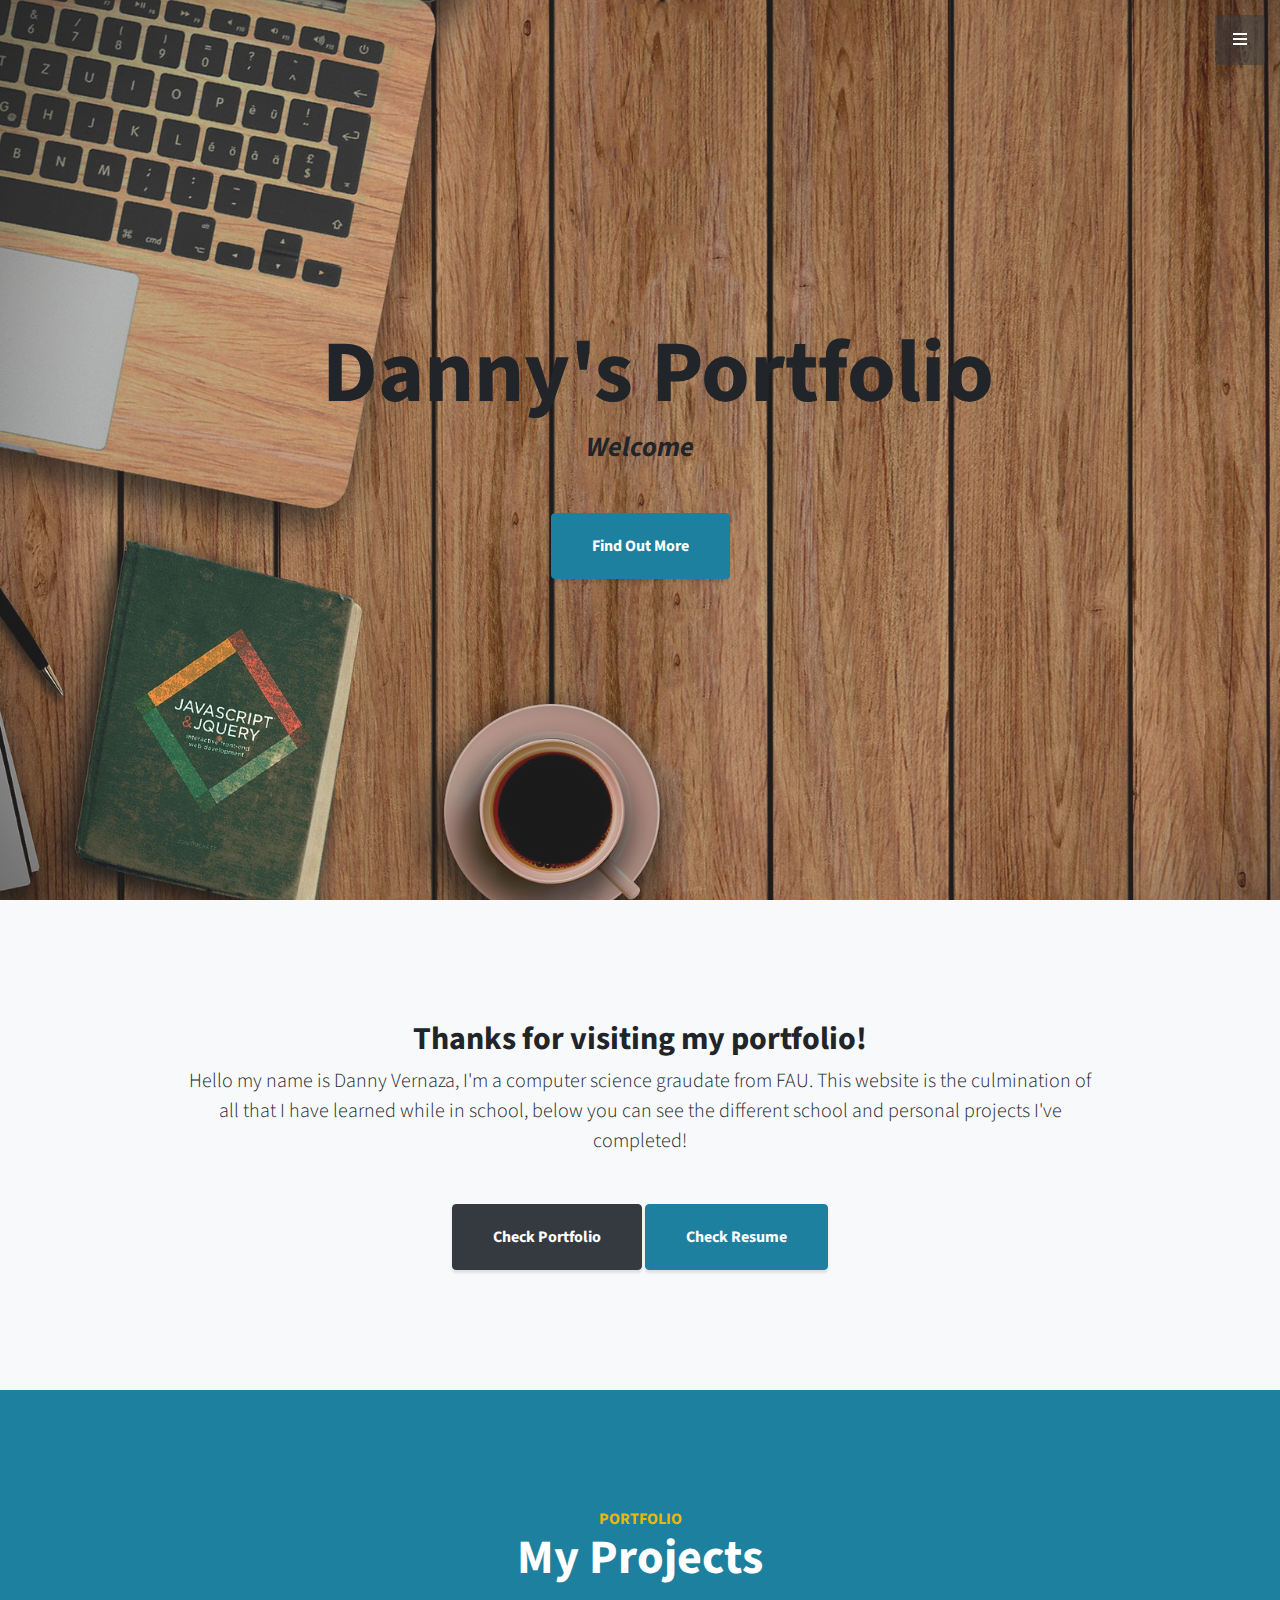
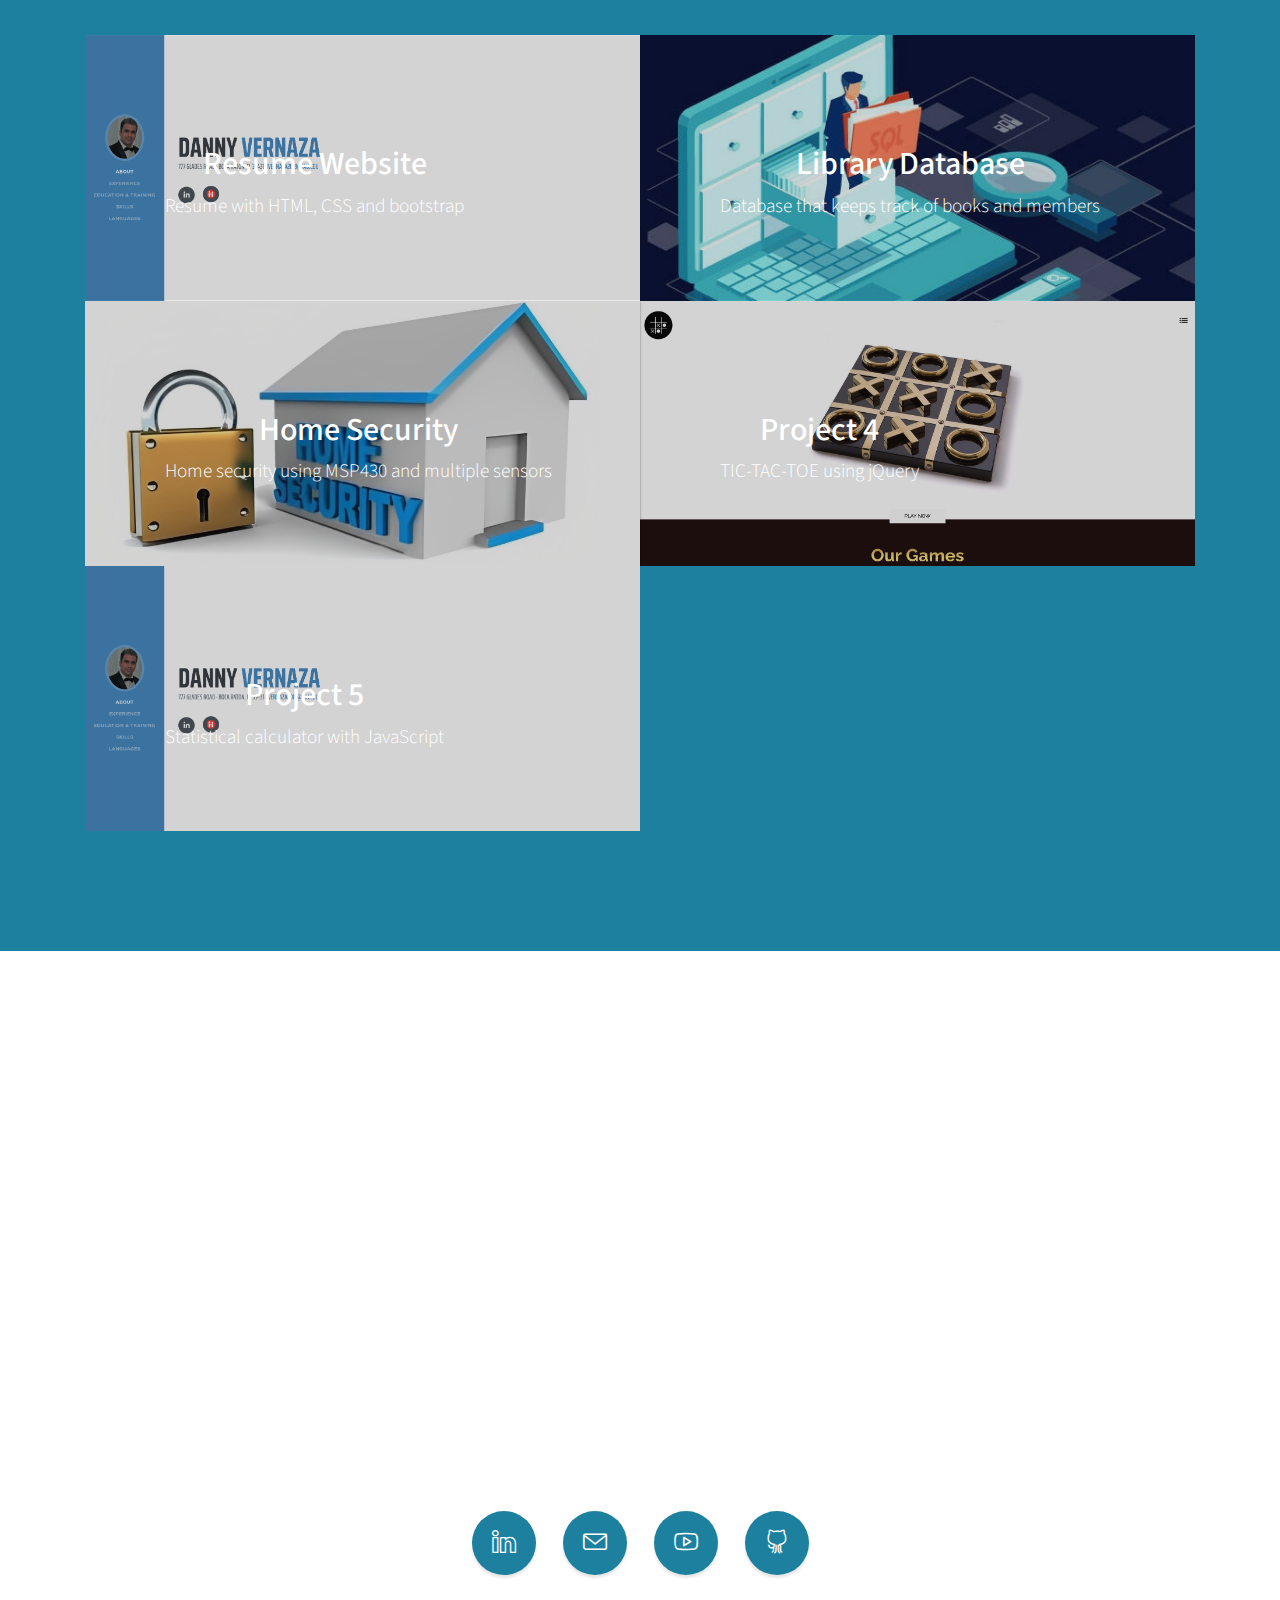
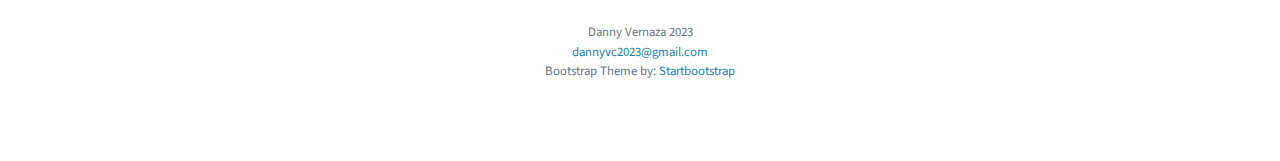
==== commit 29d460ba: "index portfolio updates" ====
--- a/index.html
+++ b/index.html
@@ -112,8 +112,8 @@
           <a class="portfolio-item" href="./p3/index.html">
             <div class="caption">
               <div class="caption-content">
-                <div class="h2">Project 3</div>
-                <p class="mb-0">Statistical calculator with JavaScript</p>
+                <div class="h2">Home Security</div>
+                <p class="mb-0">Home security using MSP430 and multiple sensors</p>
               </div>
             </div>
             <img class="img-fluid" src="img/portfolio-3.png" alt="">
@@ -136,7 +136,7 @@
             <div class="caption">
               <div class="caption-content">
                 <div class="h2">Project 5</div>
-                <p class="mb-0">Home security</p>
+                <p class="mb-0">Statistical calculator with JavaScript</p>
               </div>
             </div>
             <img class="img-fluid" src="img/portfolio-1.png" alt="">
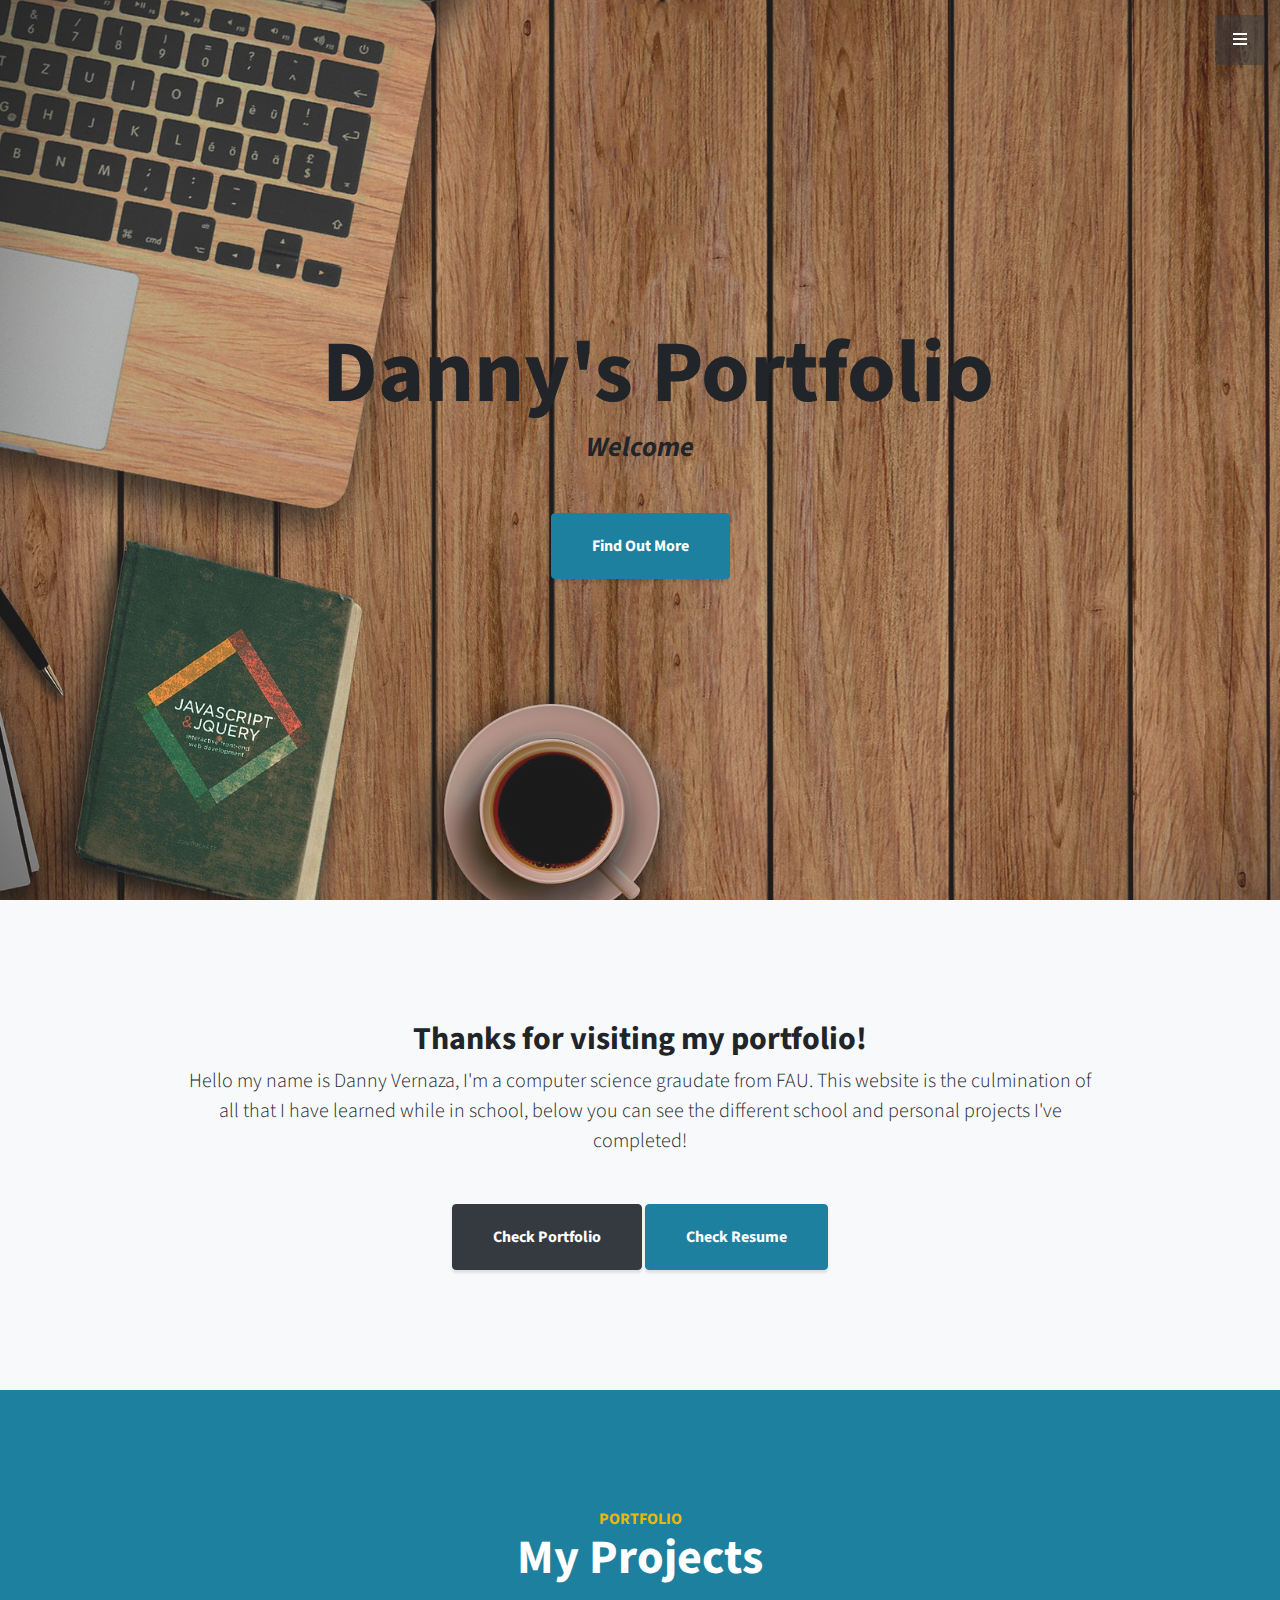
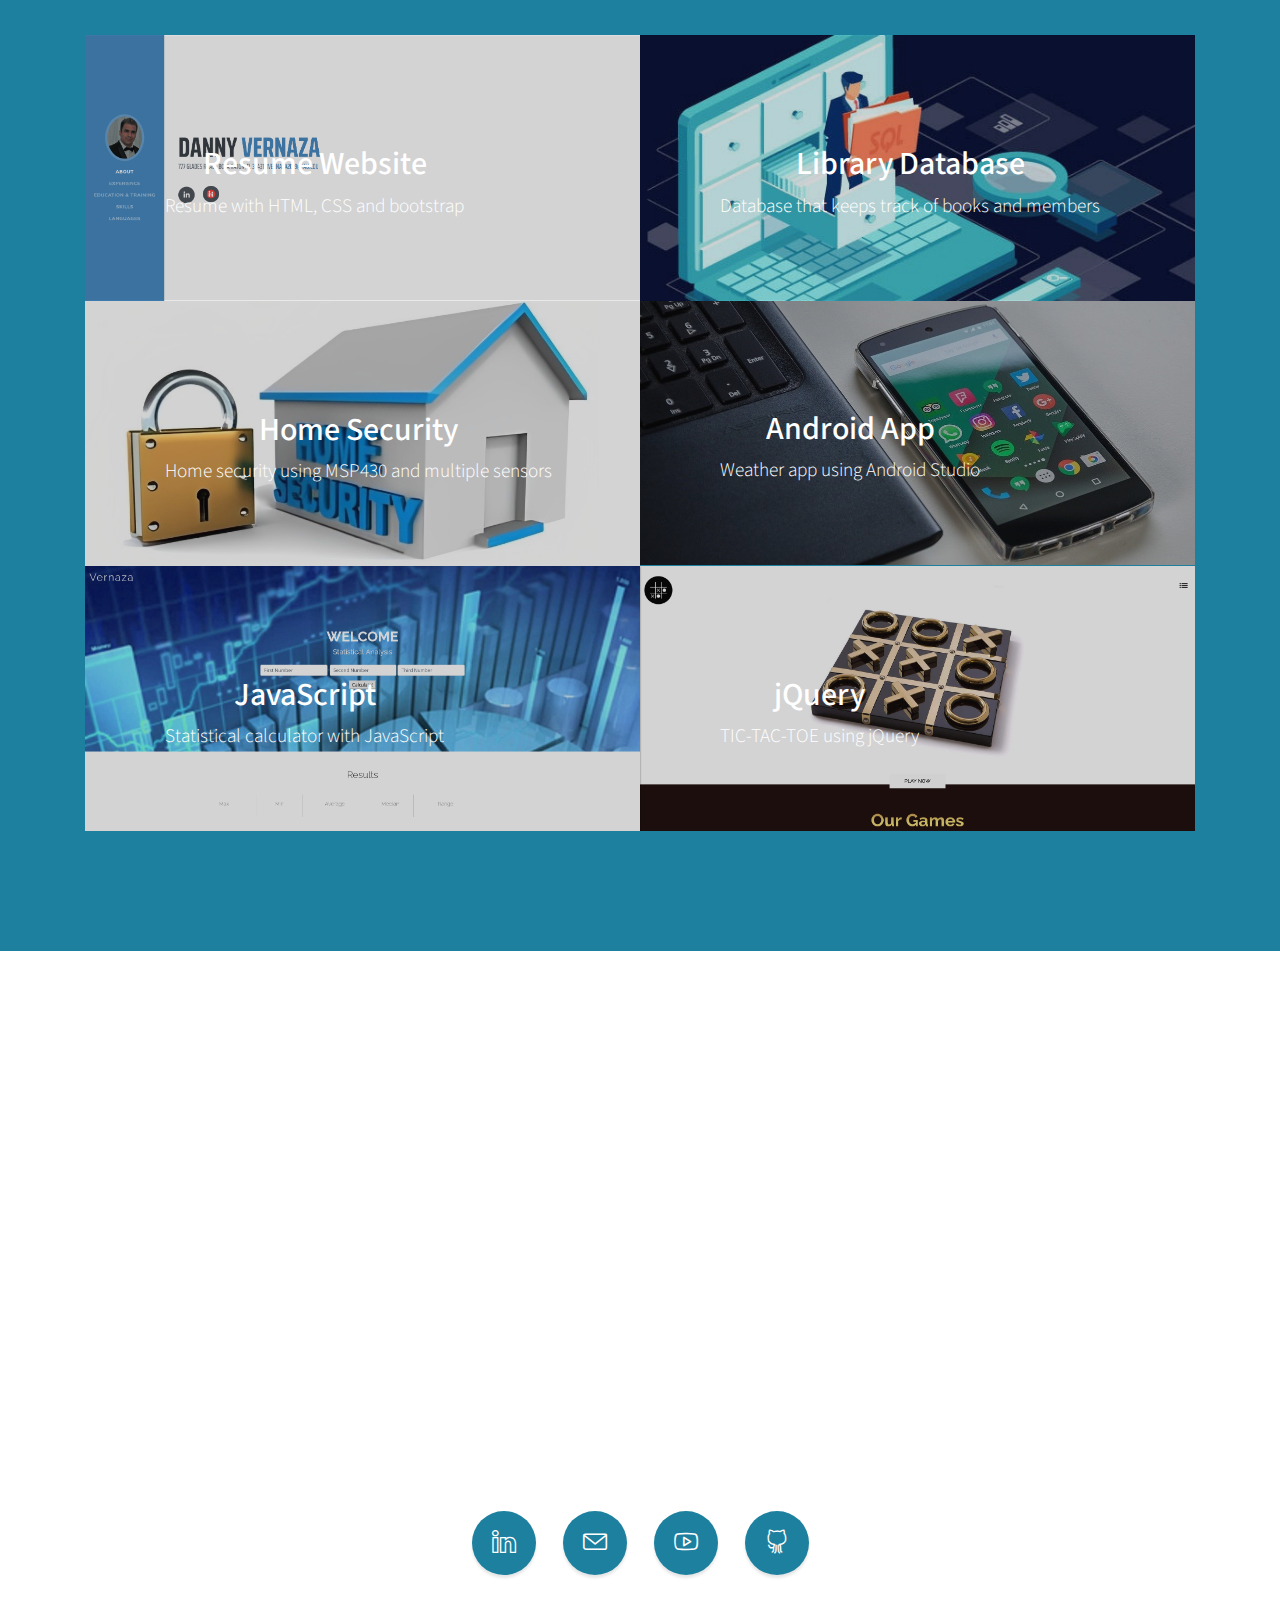
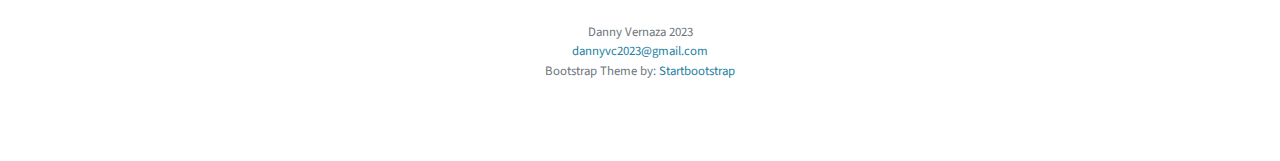
==== commit 0f577339: "portfolio pics and links updated" ====
--- a/index.html
+++ b/index.html
@@ -123,23 +123,35 @@
           <a class="portfolio-item" href="./p4/index.html">
             <div class="caption">
               <div class="caption-content">
-                <div class="h2">Project 4</div>
+                <div class="h2">Android App</div>
+                <p class="mb-0">Weather app using Android Studio</p>
+              </div>
+            </div>
+            <img class="img-fluid" src="img/portfolio-4.png" alt="">
+          </a>
+        </div>
+
+        <div class="col-lg-6">
+          <a class="portfolio-item" href="./p5/index.html">
+            <div class="caption">
+              <div class="caption-content">
+                <div class="h2">JavaScript</div>
+                <p class="mb-0">Statistical calculator with JavaScript</p>
+              </div>
+            </div>
+            <img class="img-fluid" src="img/portfolio-5.png" alt="">
+          </a>
+        </div>
+
+        <div class="col-lg-6">
+          <a class="portfolio-item" href="./p6/index.html">
+            <div class="caption">
+              <div class="caption-content">
+                <div class="h2">jQuery</div>
                 <p class="mb-0">TIC-TAC-TOE using jQuery</p>
               </div>
             </div>
-            <img class="img-fluid" src="img/portfolio-4.png" alt="">
-          </a>
-        </div>
-
-        <div class="col-lg-6">
-          <a class="portfolio-item" href="./p1/index.html">
-            <div class="caption">
-              <div class="caption-content">
-                <div class="h2">Project 5</div>
-                <p class="mb-0">Statistical calculator with JavaScript</p>
-              </div>
-            </div>
-            <img class="img-fluid" src="img/portfolio-1.png" alt="">
+            <img class="img-fluid" src="img/portfolio-6.png" alt="">
           </a>
         </div>
 
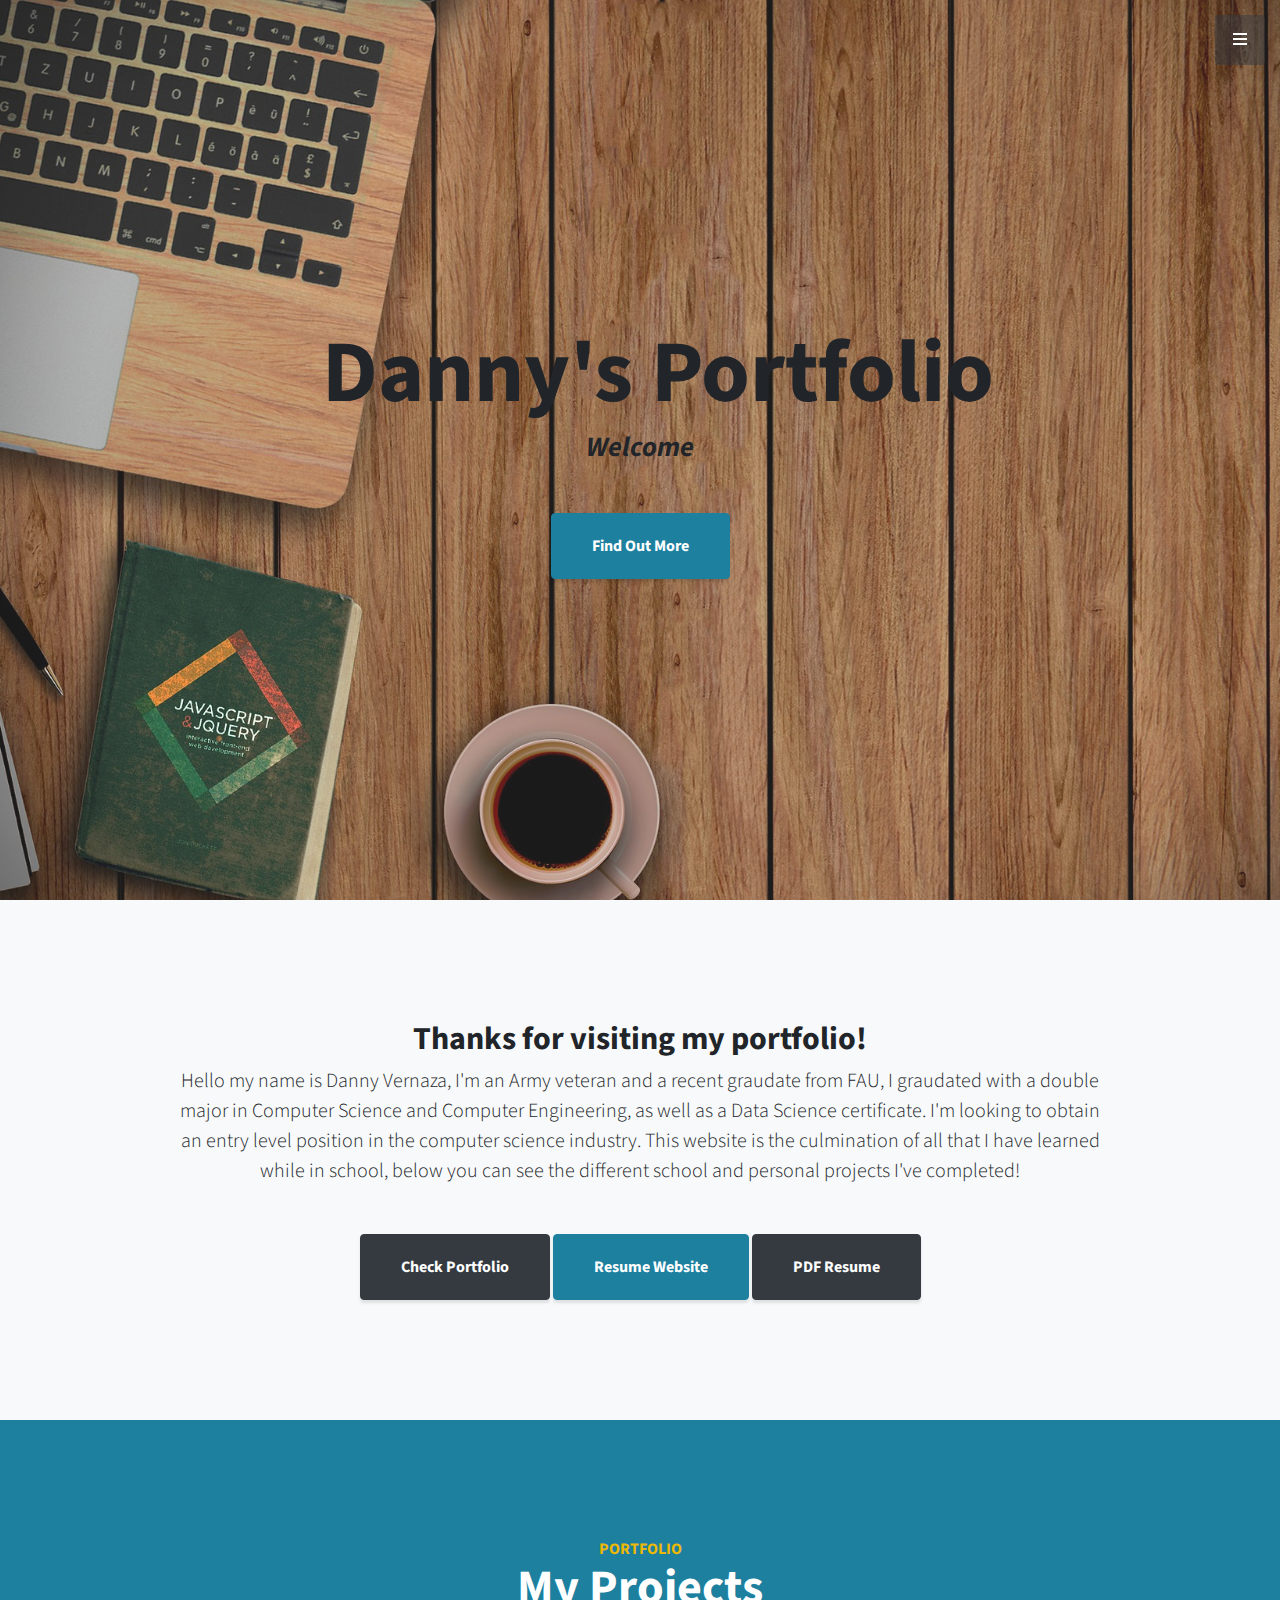
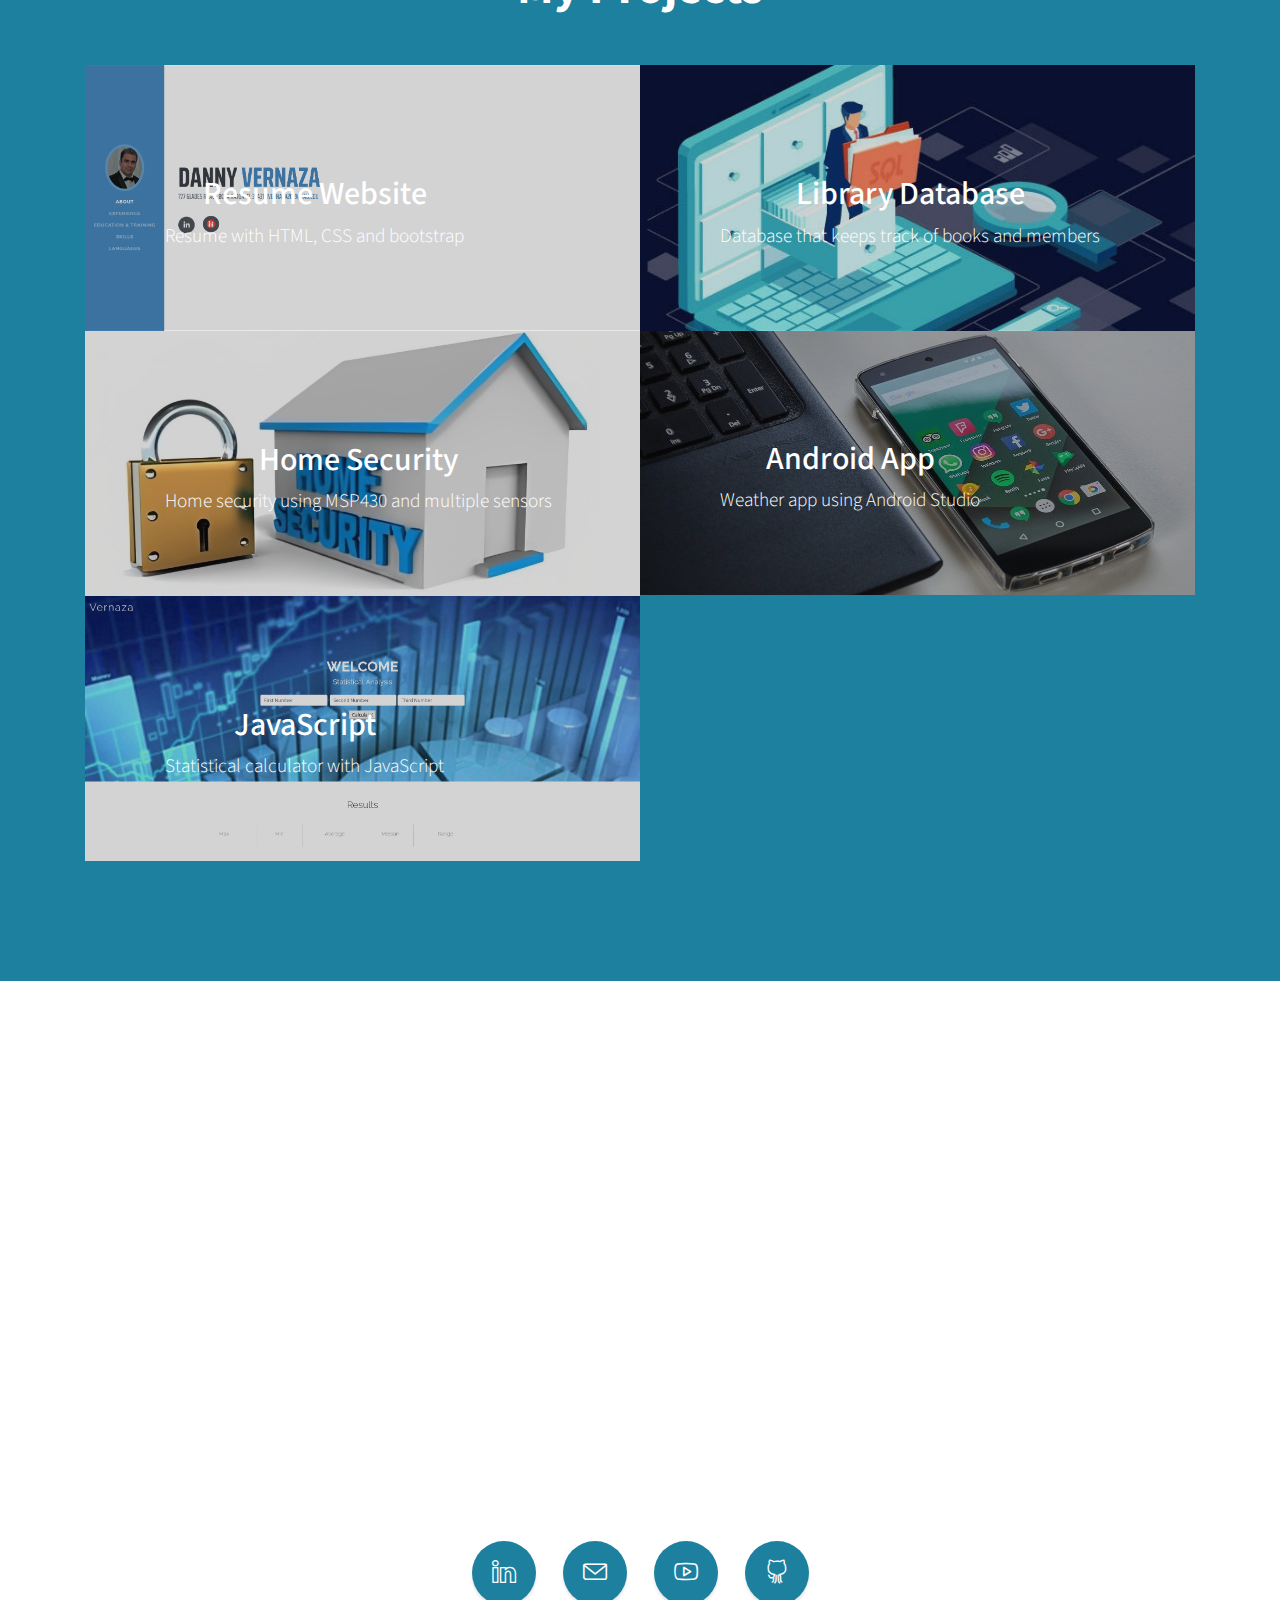
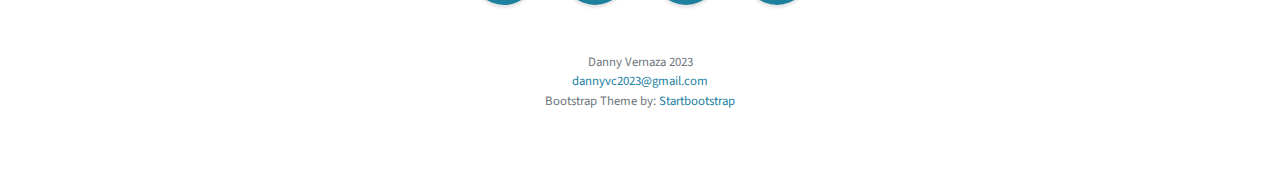
==== commit b8a38ed4: "javascript project page added" ====
--- a/index.html
+++ b/index.html
@@ -68,9 +68,11 @@
       <div class="row">
         <div class="col-lg-10 mx-auto">
           <h2>Thanks for visiting my portfolio!</h2>
-          <p class="lead mb-5">Hello my name is Danny Vernaza, I'm a computer science graudate from FAU. This website is the culmination of all that I have learned while in school, below you can see the different school and personal projects I've completed!</p>
-          <a class="btn btn-dark btn-xl js-scroll-trigger" href="#portfolio">Check Portfolio</a>
-          <a class="btn btn-primary btn-xl" href="Resume.pdf">Check Resume</a>
+          <p class="lead mb-5">Hello my name is Danny Vernaza, I'm an Army veteran and a recent graudate from FAU, I graudated with a double major in Computer Science and Computer Engineering, as well as a Data Science certificate.
+            I'm looking to obtain an entry level position in the computer science industry. This website is the culmination of all that I have learned while in school, below you can see the different school and personal projects I've completed!</p>
+          <a class="btn btn-dark btn-xl js-scroll-trigger" href="#portfolio">Check Portfolio</a>          
+          <a class="btn btn-primary btn-xl" href="OnlineResume/index.html">Resume Website</a>          
+          <a class="btn btn-dark btn-xl js-scroll-trigger" href="OnlineResume/Resume.pdf">PDF Resume</a>
         </div>
       </div>
     </div>
@@ -143,17 +145,7 @@
           </a>
         </div>
 
-        <div class="col-lg-6">
-          <a class="portfolio-item" href="./p6/index.html">
-            <div class="caption">
-              <div class="caption-content">
-                <div class="h2">jQuery</div>
-                <p class="mb-0">TIC-TAC-TOE using jQuery</p>
-              </div>
-            </div>
-            <img class="img-fluid" src="img/portfolio-6.png" alt="">
-          </a>
-        </div>
+        
 
       </div>
     </div>
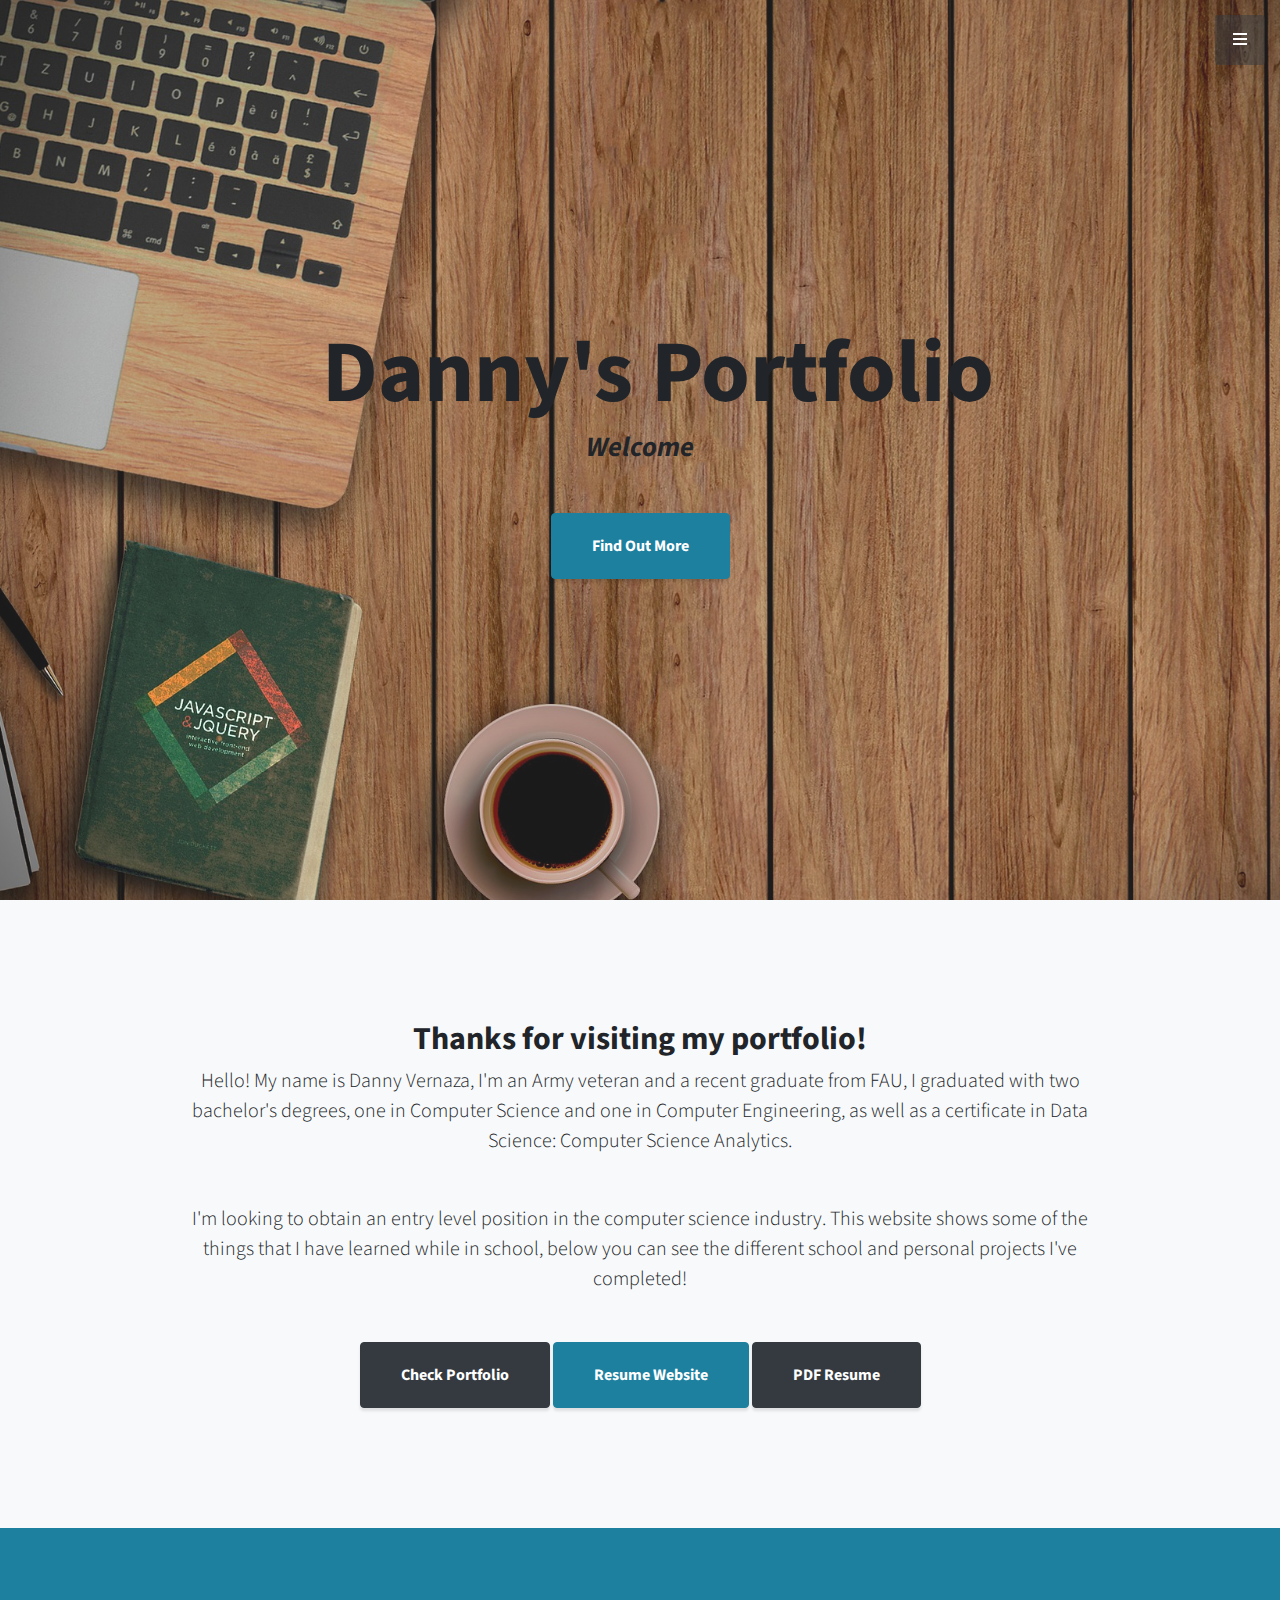
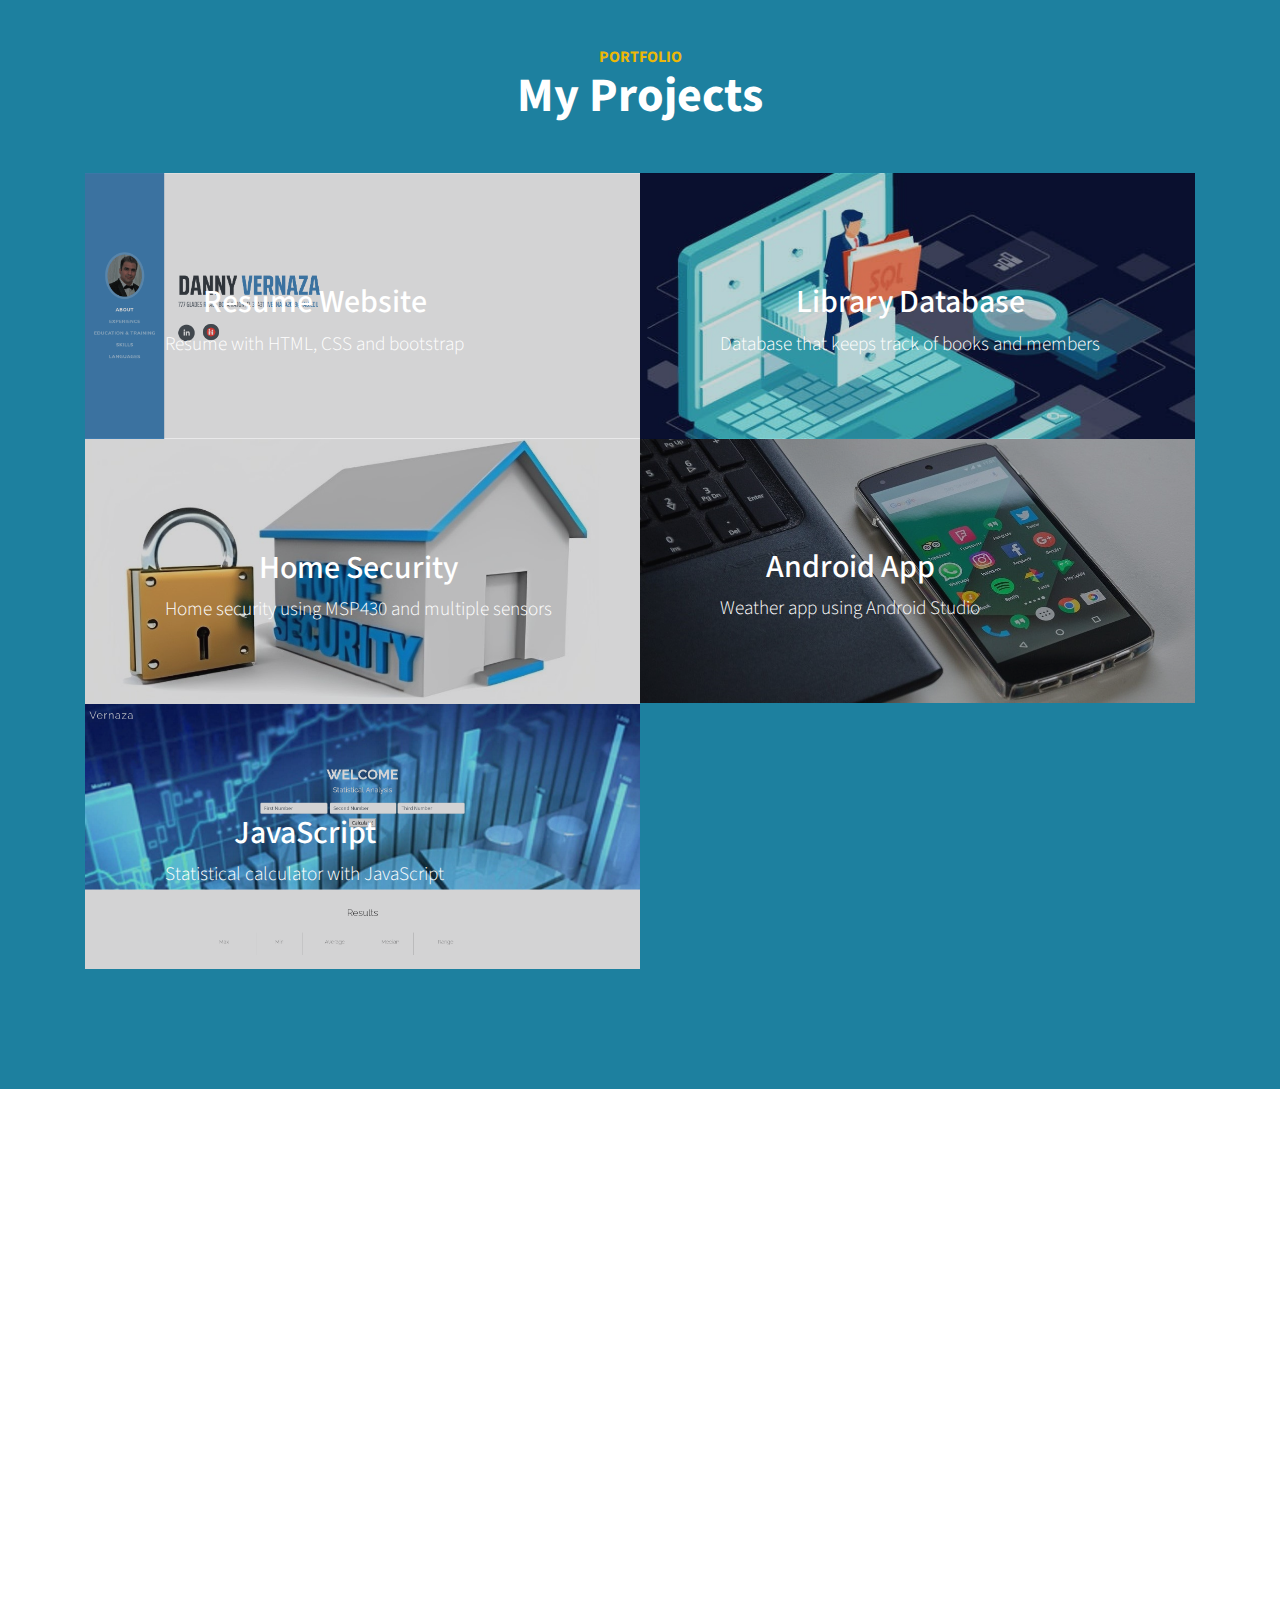
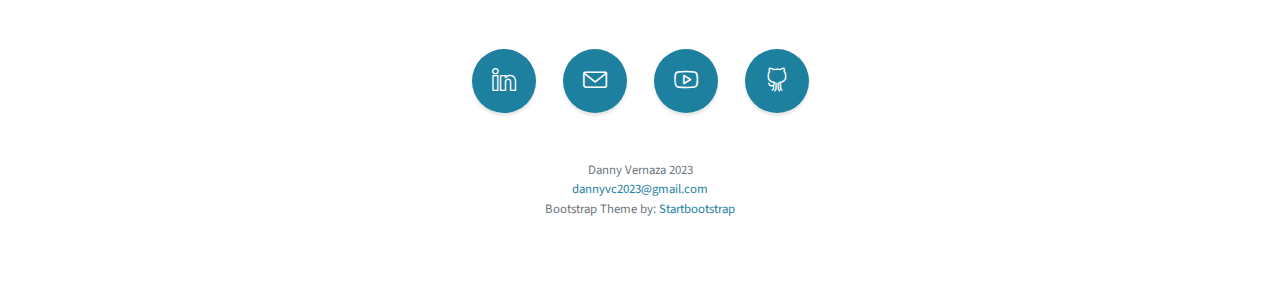
==== commit d60ecd82: "about me updated" ====
--- a/index.html
+++ b/index.html
@@ -5,8 +5,23 @@
 
   <meta charset="utf-8">
   <meta name="viewport" content="width=device-width, initial-scale=1, shrink-to-fit=no">
-  <meta name="description" content="Personal">
-  <meta name="author" content="">
+  <meta name="description" content="Welcome to my portfolio, I'm an Army veteran and recent FAU graduate. I'm looking to obtain an entry level position in the computer science industry">
+  <meta name="author" content="Danny V">
+
+  <meta property="og:title" content="Danny's Portfolio" />
+  <meta property="og:type" content="website" />
+  <meta property="og:url" content="https://www.dannyv.rf.gd/" />
+  <meta property="og:image" content="https://www.dannyv.rf.gd/img/preview.png" />
+  <meta property="og:description" content="Welcome to my portfolio, I'm an Army veteran and recent FAU graduate. I'm looking to obtain an entry level position in the computer science industry" />
+
+  <!-- Twitter Meta Tags -->
+  <meta name="twitter:card" content="summary_large_image">
+  <meta property="twitter:domain" content="dannyv.rf.gd">
+  <meta property="twitter:url" content="http://www.dannyv.rf.gd">
+  <meta name="twitter:title" content="Danny's Portfolio">
+  <meta name="twitter:description" content="Welcome to my portfolio, I'm an Army veteran and recent FAU graduate. I'm looking to obtain an entry level position in the computer science industry">
+  <meta name="twitter:image" content="https://www.dannyv.rf.gd/img/preview.png">  
+
 
   <title>Danny's Portfolio</title>
 
@@ -68,8 +83,8 @@
       <div class="row">
         <div class="col-lg-10 mx-auto">
           <h2>Thanks for visiting my portfolio!</h2>
-          <p class="lead mb-5">Hello my name is Danny Vernaza, I'm an Army veteran and a recent graudate from FAU, I graudated with a double major in Computer Science and Computer Engineering, as well as a Data Science certificate.
-            I'm looking to obtain an entry level position in the computer science industry. This website is the culmination of all that I have learned while in school, below you can see the different school and personal projects I've completed!</p>
+          <p class="lead mb-5">Hello! My name is Danny Vernaza, I'm an Army veteran and a recent graduate from FAU, I graduated with two bachelor's degrees, one in Computer Science and one in Computer Engineering, as well as a certificate in Data Science: Computer Science Analytics.</p>
+          <p class="lead mb-5">I'm looking to obtain an entry level position in the computer science industry. This website shows some of the things that I have learned while in school, below you can see the different school and personal projects I've completed!</p>
           <a class="btn btn-dark btn-xl js-scroll-trigger" href="#portfolio">Check Portfolio</a>          
           <a class="btn btn-primary btn-xl" href="OnlineResume/index.html">Resume Website</a>          
           <a class="btn btn-dark btn-xl js-scroll-trigger" href="OnlineResume/Resume.pdf">PDF Resume</a>
